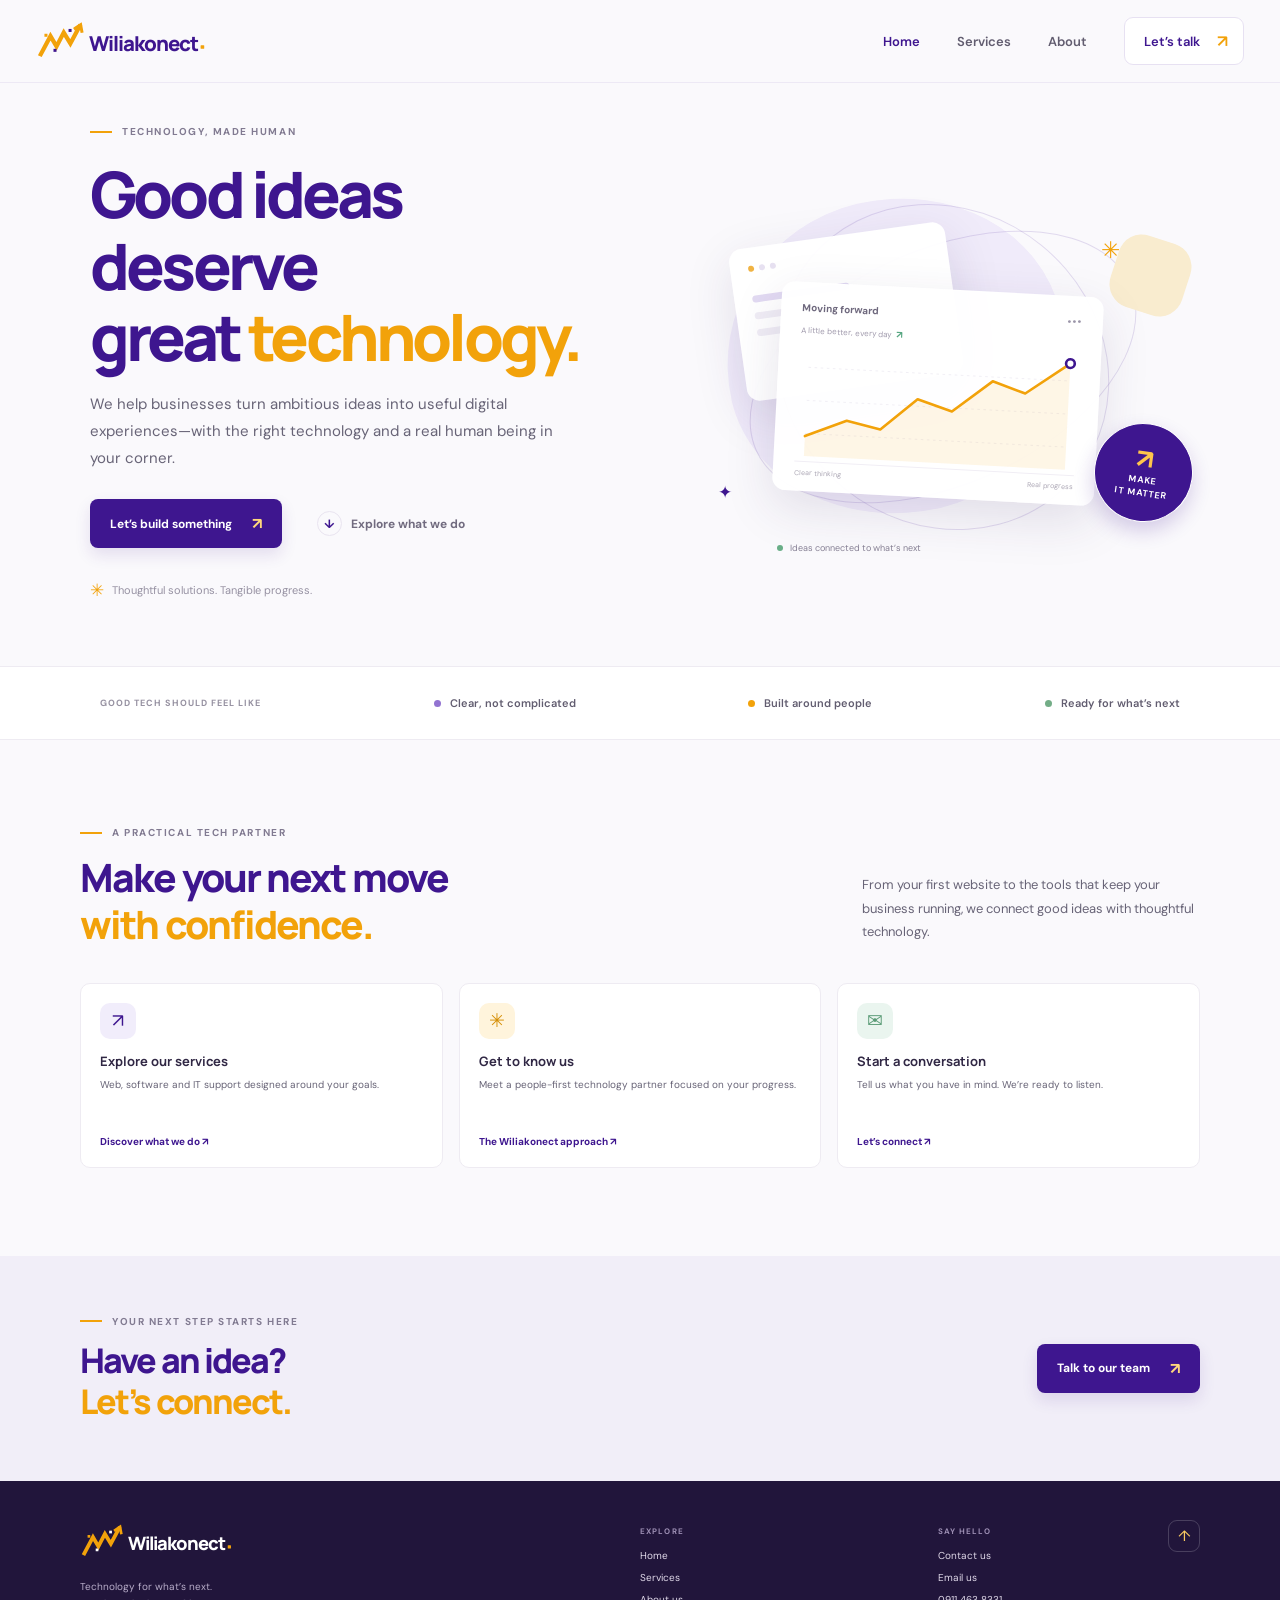
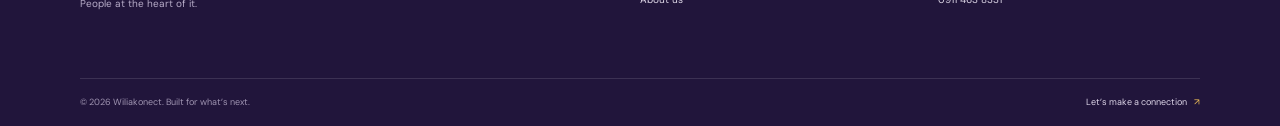
==== index.html @ 418b1340 "Intial commit" ====
<!doctype html>
<html lang="en">
  <head>
    <meta charset="utf-8">
    <meta name="viewport" content="width=device-width, initial-scale=1">
    <meta name="theme-color" content="#faf9fc">
    <meta name="description" content="Wiliakonect helps businesses grow with people-first technology, digital experiences and dependable IT support.">
    <title>Wiliakonect — Technology for what’s next</title>
    <link rel="preconnect" href="https://fonts.googleapis.com">
    <link rel="preconnect" href="https://fonts.gstatic.com" crossorigin>
    <link href="https://fonts.googleapis.com/css2?family=DM+Sans:wght@400;500;600;700&family=Manrope:wght@400;500;600;700;800&display=swap" rel="stylesheet">
    <link rel="stylesheet" href="style.css">
  </head>
  <body>
    <header class="site-header">
      <div class="header-inner">
        <a class="brand" href="index.html" aria-label="Wiliakonect home">
          <svg class="brand-logo" viewBox="0 0 340 66" role="img" aria-labelledby="logo-title">
            <title id="logo-title">Wiliakonect</title>
            <path class="logo-chart" d="M8 55 24 25l10 17 12-23 11 18L72 9" />
            <path class="logo-arrow" d="m65 12 9-6 2 11" />
            <rect class="logo-square" x="14" y="21" width="5" height="5" />
            <rect class="logo-square-purple" x="29" y="46" width="5" height="5" />
            <rect class="logo-square-purple" x="54" y="13" width="5" height="5" />
            <text x="88" y="49">Wiliakonect</text><rect class="logo-period" x="273" y="40" width="6" height="6" rx="1" />
          </svg>
        </a>
        <button class="menu-toggle" id="menu-toggle" type="button" aria-label="Open navigation menu" aria-expanded="false" aria-controls="primary-nav"><span></span><span></span></button>
        <nav class="primary-nav" id="primary-nav" aria-label="Main navigation">
          <a href="index.html" aria-current="page">Home</a>
          <a href="services.html">Services</a>
          <a href="about.html">About</a>
          <a class="nav-contact" href="contact.html">Let’s talk <span aria-hidden="true">↗</span></a>
        </nav>
      </div>
    </header>
    <main>
      <section class="hero section-wrap" id="home">
        <div class="hero-copy">
          <p class="eyebrow"><span class="eyebrow-line"></span> TECHNOLOGY, MADE HUMAN</p>
          <h1>Good ideas deserve<br>great <span>technology.</span></h1>
          <p class="hero-description">We help businesses turn ambitious ideas into useful digital experiences—with the right technology and a real human being in your corner.</p>
          <div class="hero-actions">
            <a class="button button-primary" href="contact.html">Let’s build something <span aria-hidden="true">↗</span></a>
            <a class="button button-quiet" href="services.html"><span class="play-icon" aria-hidden="true">↓</span> Explore what we do</a>
          </div>
          <div class="hero-note"><span class="note-spark" aria-hidden="true">✳</span> Thoughtful solutions. Tangible progress.</div>
        </div>
        <div class="hero-visual" aria-label="Illustration of technology and business growth">
          <div class="visual-orbit orbit-one"></div><div class="visual-orbit orbit-two"></div>
          <div class="visual-spark spark-a">✳</div><div class="visual-spark spark-b">✦</div>
          <div class="visual-card visual-card-back"><div class="mini-card-top"><span></span><span></span><span></span></div><div class="mini-lines"><i></i><i></i><i></i></div></div>
          <div class="visual-card visual-card-front">
            <div class="chart-top"><span>Moving forward</span><span class="chart-menu">···</span></div>
            <div class="chart-number">A little better, every day <b>↗</b></div>
            <svg class="growth-chart" viewBox="0 0 300 132" role="img" aria-label="An upward-trending growth line"><path class="chart-grid" d="M0 30H300M0 68H300M0 106H300" /><path class="chart-area" d="M0 109 47 89 86 97 127 60 167 72 212 35 250 47 300 10V132H0Z" /><path class="chart-line" d="M0 109 47 89 86 97 127 60 167 72 212 35 250 47 300 10" /><circle cx="300" cy="10" r="5" /></svg>
            <div class="chart-foot"><span>Clear thinking</span><span>Real progress</span></div>
          </div>
          <div class="visual-stamp"><span class="stamp-icon">↗</span><span>MAKE<br>IT MATTER</span></div>
          <div class="visual-caption"><span></span> Ideas connected to what’s next</div>
        </div>
      </section>
      <section class="trust-strip" aria-label="Our values">
        <div class="trust-inner"><span>GOOD TECH SHOULD FEEL LIKE</span><div class="trust-item"><i class="trust-dot dot-purple"></i>Clear, not complicated</div><div class="trust-item"><i class="trust-dot dot-gold"></i>Built around people</div><div class="trust-item"><i class="trust-dot dot-green"></i>Ready for what’s next</div></div>
      </section>
      <section class="home-intro section-wrap">
        <div class="section-heading">
          <div><p class="eyebrow"><span class="eyebrow-line"></span> A PRACTICAL TECH PARTNER</p><h2>Make your next move<br><span>with confidence.</span></h2></div>
          <p class="section-intro">From your first website to the tools that keep your business running, we connect good ideas with thoughtful technology.</p>
        </div>
        <div class="home-cards">
          <a class="home-card" href="services.html"><span class="home-card-icon">↗</span><h3>Explore our services</h3><p>Web, software and IT support designed around your goals.</p><span class="card-arrow">Discover what we do ↗</span></a>
          <a class="home-card" href="about.html"><span class="home-card-icon gold-icon">✳</span><h3>Get to know us</h3><p>Meet a people-first technology partner focused on your progress.</p><span class="card-arrow">The Wiliakonect approach ↗</span></a>
          <a class="home-card" href="contact.html"><span class="home-card-icon green-icon">✉</span><h3>Start a conversation</h3><p>Tell us what you have in mind. We’re ready to listen.</p><span class="card-arrow">Let’s connect ↗</span></a>
        </div>
      </section>
      <section class="home-cta"><div class="section-wrap home-cta-inner"><div><p class="eyebrow"><span class="eyebrow-line"></span> YOUR NEXT STEP STARTS HERE</p><h2>Have an idea?<br><span>Let’s connect.</span></h2></div><a class="button button-primary" href="contact.html">Talk to our team <span aria-hidden="true">↗</span></a></div></section>
    </main>
    <footer class="site-footer">
      <div class="footer-main section-wrap">
        <div class="footer-brand">
          <a class="brand" href="index.html" aria-label="Wiliakonect home"><svg class="brand-logo" viewBox="0 0 340 66" role="img" aria-label="Wiliakonect"><path class="logo-chart" d="M8 55 24 25l10 17 12-23 11 18L72 9" /><path class="logo-arrow" d="m65 12 9-6 2 11" /><rect class="logo-square" x="14" y="21" width="5" height="5" /><rect class="logo-square-purple" x="29" y="46" width="5" height="5" /><rect class="logo-square-purple" x="54" y="13" width="5" height="5" /><text x="88" y="49">Wiliakonect</text><rect class="logo-period" x="273" y="40" width="6" height="6" rx="1" /></svg></a>
          <p>Technology for what’s next.<br>People at the heart of it.</p>
        </div>
        <div class="footer-nav"><span>EXPLORE</span><a href="index.html">Home</a><a href="services.html">Services</a><a href="about.html">About us</a></div>
        <div class="footer-nav"><span>SAY HELLO</span><a href="contact.html">Contact us</a><a href="mailto:wiliakonect.store@gmail.com">Email us</a><a href="tel:+2349114638331">0911 463 8331</a></div>
        <a class="back-to-top" href="index.html" aria-label="Back to home">↑</a>
      </div>
      <div class="footer-bottom section-wrap"><span>© <span class="current-year"></span> Wiliakonect. Built for what’s next.</span><a href="contact.html">Let’s make a connection <span>↗</span></a></div>
    </footer>
    <script src="site.js"></script>
  </body>
</html>
---- style.css ----
:root {
  color-scheme: light;
  --purple: #3e168f;
  --purple-strong: #4c20a5;
  --purple-soft: #f1edfb;
  --gold: #f2a20a;
  --ink: #211b31;
  --body: #686477;
  --muted: #9692a3;
  --line: #ebe8f0;
  --paper: #fff;
  --canvas: #faf9fc;
}

* { box-sizing: border-box; }
html { scroll-behavior: smooth; scroll-padding-top: 90px; }
body { margin: 0; background: var(--canvas); color: var(--ink); font-family: "DM Sans", sans-serif; font-size: 15px; -webkit-font-smoothing: antialiased; }
a { color: inherit; text-decoration: none; }
button, input, textarea { font: inherit; }
button:focus-visible, a:focus-visible, input:focus-visible, textarea:focus-visible { outline: 3px solid #c6b8ef; outline-offset: 3px; }
.section-wrap { width: min(1120px, calc(100% - 72px)); margin: 0 auto; }

.site-header { position: sticky; z-index: 10; top: 0; border-bottom: 1px solid rgba(62, 22, 143, .07); background: rgba(250, 249, 252, .93); backdrop-filter: blur(18px); }
.header-inner { width: min(1240px, calc(100% - 72px)); height: 82px; display: flex; align-items: center; justify-content: space-between; margin: 0 auto; }
.brand { display: inline-flex; align-items: center; }
.brand-logo { width: 205px; height: 48px; overflow: visible; }
.brand-logo text { fill: var(--purple); font-family: "Manrope", sans-serif; font-size: 34px; font-weight: 800; letter-spacing: -1.7px; }
.logo-chart, .logo-arrow { fill: none; stroke: var(--gold); stroke-linecap: square; stroke-linejoin: miter; stroke-width: 7; }
.logo-arrow { stroke-width: 5; }
.logo-square, .logo-period { fill: var(--gold); }
.logo-square-purple { fill: var(--purple); }
.primary-nav { display: flex; align-items: center; gap: 37px; color: #625d70; font-size: 13px; font-weight: 600; }
.primary-nav > a:not(.nav-contact):hover { color: var(--purple); }
.primary-nav .nav-contact { display: inline-flex; align-items: center; gap: 17px; padding: 12px 15px 12px 19px; border: 1px solid #e7e1f2; border-radius: 9px; background: white; color: var(--purple); }
.nav-contact span { color: var(--gold); font-size: 17px; }
.menu-toggle { display: none; }

.hero { min-height: 530px; display: grid; grid-template-columns: 1.04fr .96fr; align-items: center; gap: 50px; padding-top: 42px; padding-bottom: 57px; }
.hero-copy { padding: 0 0 8px 10px; }
.eyebrow { display: flex; align-items: center; gap: 10px; margin: 0 0 20px; color: #817a91; font-size: 10px; font-weight: 700; letter-spacing: 1.55px; }
.eyebrow-line { width: 22px; height: 2px; display: inline-block; background: var(--gold); }
h1, h2, h3, p { margin-top: 0; }
h1, h2 { font-family: "Manrope", sans-serif; }
h1 { margin-bottom: 18px; color: var(--purple); font-size: clamp(43px, 5vw, 64px); font-weight: 800; line-height: 1.12; letter-spacing: -3.8px; }
h1 span, h2 span { color: var(--gold); }
.hero-description { max-width: 475px; margin-bottom: 27px; color: var(--body); font-size: 15px; line-height: 1.8; }
.hero-actions { display: flex; align-items: center; gap: 15px; }
.button { min-height: 49px; display: inline-flex; align-items: center; justify-content: center; gap: 20px; padding: 0 19px; border: 1px solid transparent; border-radius: 8px; font-size: 12px; font-weight: 700; transition: transform .18s ease, box-shadow .18s ease, background .18s ease; }
.button:hover { transform: translateY(-2px); }
.button-primary { background: var(--purple); color: white; box-shadow: 0 7px 16px rgba(62, 22, 143, .12); }
.button-primary:hover { background: var(--purple-strong); box-shadow: 0 9px 19px rgba(62, 22, 143, .2); }
.button-primary span { color: #ffd77c; font-size: 16px; }
.button-quiet { gap: 9px; color: #716b7f; }
.button-quiet:hover { color: var(--purple); }
.play-icon { width: 25px; height: 25px; display: grid; place-items: center; border: 1px solid #e9e4f0; border-radius: 50%; color: var(--purple); }
.hero-note { display: flex; align-items: center; gap: 8px; margin-top: 31px; color: #9691a2; font-size: 11px; }
.note-spark { color: var(--gold); font-size: 17px; }

.hero-visual { position: relative; min-height: 380px; display: grid; place-items: center; isolation: isolate; }
.hero-visual::before { position: absolute; z-index: -2; top: 22px; left: 40px; width: 340px; height: 315px; border-radius: 49% 51% 47% 53% / 52% 48% 52% 48%; background: #f0ebfa; content: ""; transform: rotate(-13deg); }
.hero-visual::after { position: absolute; z-index: -1; top: 61px; right: 12px; width: 75px; height: 75px; border-radius: 24px; background: #f9eccf; content: ""; transform: rotate(18deg); }
.visual-orbit { position: absolute; z-index: -1; border: 1px solid rgba(127, 102, 186, .21); border-radius: 50%; transform: rotate(-24deg); }
.orbit-one { width: 410px; height: 236px; }
.orbit-two { width: 344px; height: 314px; transform: rotate(39deg); }
.visual-card { position: absolute; width: 322px; border: 1px solid rgba(255,255,255,.8); border-radius: 13px; background: rgba(255,255,255,.96); box-shadow: 0 16px 50px rgba(57, 37, 95, .13); }
.visual-card-back { top: 58px; left: 51px; width: 218px; height: 153px; padding: 17px; transform: rotate(-8deg); }
.mini-card-top { display: flex; gap: 5px; }
.mini-card-top span { width: 6px; height: 6px; border-radius: 50%; background: #e7e1f1; }
.mini-card-top span:first-child { background: #f0b343; }
.mini-lines { display: grid; gap: 10px; margin-top: 24px; }
.mini-lines i { height: 7px; display: block; border-radius: 5px; background: #f0edf5; }
.mini-lines i:first-child { width: 54%; background: #e2daf2; }
.mini-lines i:nth-child(2) { width: 81%; }
.mini-lines i:nth-child(3) { width: 67%; }
.visual-card-front { top: 112px; left: 91px; z-index: 2; padding: 18px 20px 13px; transform: rotate(3deg); }
.chart-top, .chart-foot { display: flex; align-items: center; justify-content: space-between; }
.chart-top { color: #6e687d; font-size: 10px; font-weight: 700; }
.chart-menu { color: #9b95a9; font-size: 17px; letter-spacing: 1px; line-height: .5; }
.chart-number { margin-top: 9px; color: #a19bad; font-size: 8px; }
.chart-number b { padding-left: 3px; color: #56a681; font-size: 10px; }
.growth-chart { width: 100%; height: 115px; margin-top: 5px; overflow: visible; }
.growth-chart .chart-grid { fill: none; stroke: #f0edf4; stroke-dasharray: 3 4; }
.growth-chart .chart-area { fill: rgba(242, 162, 10, .1); }
.growth-chart .chart-line { fill: none; stroke: var(--gold); stroke-linecap: round; stroke-linejoin: round; stroke-width: 3; }
.growth-chart circle { fill: white; stroke: var(--purple); stroke-width: 3; }
.chart-foot { padding-top: 6px; border-top: 1px solid #f1eef5; color: #aaa5b3; font-size: 7px; }
.visual-stamp { position: absolute; right: 7px; bottom: 35px; z-index: 3; width: 99px; height: 99px; display: flex; flex-direction: column; align-items: center; justify-content: center; gap: 2px; border: 1px solid white; border-radius: 50%; background: var(--purple); color: white; box-shadow: 0 9px 20px rgba(62,22,143,.2); font-size: 9px; font-weight: 700; letter-spacing: 1px; line-height: 1.45; text-align: center; transform: rotate(8deg); }
.stamp-icon { color: #ffc54b; font-size: 27px; line-height: 1; }
.visual-spark { position: absolute; z-index: 3; color: var(--gold); }
.spark-a { top: 58px; right: 80px; font-size: 23px; }
.spark-b { bottom: 54px; left: 32px; color: var(--purple); font-size: 17px; }
.visual-caption { position: absolute; bottom: 3px; left: 91px; display: flex; align-items: center; gap: 7px; color: #878195; font-size: 9px; }
.visual-caption span { width: 6px; height: 6px; border-radius: 50%; background: #69ae87; }

.trust-strip { border-top: 1px solid #eeebf2; border-bottom: 1px solid #eeebf2; background: #fff; }
.trust-inner { width: min(1080px, calc(100% - 72px)); min-height: 72px; display: flex; align-items: center; justify-content: space-between; gap: 24px; margin: 0 auto; }
.trust-inner > span { color: #9691a1; font-size: 9px; font-weight: 700; letter-spacing: 1px; }
.trust-item { display: flex; align-items: center; gap: 9px; color: #625d70; font-size: 11px; font-weight: 600; }
.trust-dot { width: 7px; height: 7px; border-radius: 50%; }
.dot-purple { background: #9273d1; }.dot-gold { background: var(--gold); }.dot-green { background: #73ad87; }

.services { padding-top: 106px; padding-bottom: 112px; }
.section-heading { display: flex; align-items: end; justify-content: space-between; gap: 35px; margin-bottom: 35px; }
.section-heading .eyebrow { margin-bottom: 15px; }
h2 { margin-bottom: 0; color: var(--purple); font-size: 39px; font-weight: 800; line-height: 1.2; letter-spacing: -1.9px; }
.section-intro { max-width: 335px; margin: 0 3px 4px 0; color: var(--body); font-size: 13px; line-height: 1.8; }
.service-grid { display: grid; grid-template-columns: repeat(3, 1fr); gap: 17px; }
.service-card { position: relative; min-height: 250px; padding: 23px 22px 19px; overflow: hidden; border: 1px solid #eeebf2; border-radius: 11px; background: #fff; transition: transform .2s ease, box-shadow .2s ease; }
.service-card:hover { transform: translateY(-4px); box-shadow: 0 13px 32px rgba(47, 34, 73, .08); }
.service-icon { width: 43px; height: 43px; display: grid; place-items: center; border-radius: 12px; }
.service-icon svg { width: 24px; height: 24px; fill: none; stroke: currentColor; stroke-linecap: round; stroke-linejoin: round; stroke-width: 1.6; }
.service-purple .service-icon { background: #f1edfb; color: #7353b6; }
.service-gold .service-icon { background: #fff5df; color: #d58e04; }
.service-green .service-icon { background: #eaf5ef; color: #5a9b76; }
.service-number { position: absolute; top: 29px; right: 23px; color: #b1acbb; font: 600 10px "Manrope", sans-serif; }
.service-card h3 { max-width: 240px; margin: 22px 0 8px; color: #302744; font: 700 16px/1.4 "Manrope", sans-serif; letter-spacing: -.35px; }
.service-card p { min-height: 59px; margin-bottom: 13px; color: #797487; font-size: 11px; line-height: 1.7; }
.service-card > a { color: var(--purple); font-size: 10px; font-weight: 700; }
.service-card > a span { padding-left: 5px; color: var(--gold); font-size: 14px; }

.about-section { overflow: hidden; background: #f1eef8; }
.about-inner { min-height: 435px; display: grid; grid-template-columns: .9fr 1.1fr; align-items: center; gap: 93px; padding-top: 68px; padding-bottom: 70px; }
.about-art { position: relative; width: 340px; height: 300px; justify-self: center; }
.about-ring { position: absolute; top: 50%; left: 50%; border: 1px solid rgba(98, 68, 159, .2); border-radius: 50%; transform: translate(-50%, -50%); }
.ring-one { width: 240px; height: 240px; }
.ring-two { width: 160px; height: 160px; border-style: dashed; }
.about-center { position: absolute; top: 50%; left: 50%; width: 100px; height: 100px; display: grid; place-items: center; border: 1px solid rgba(255,255,255,.8); border-radius: 30px; background: white; box-shadow: 0 10px 25px rgba(52,31,91,.12); transform: translate(-50%, -50%) rotate(-8deg); }
.about-center span { color: var(--purple); font: 800 51px "Manrope", sans-serif; letter-spacing: -5px; }
.about-center i { position: absolute; top: 8px; right: 10px; color: var(--gold); font-size: 17px; font-style: normal; }
.about-node { position: absolute; display: grid; place-items: center; height: 29px; padding: 0 11px; border: 1px solid #eee9f6; border-radius: 16px; background: white; color: #6c5c88; box-shadow: 0 4px 12px rgba(55, 36, 86, .06); font-size: 8px; font-weight: 700; letter-spacing: .8px; }
.node-one { top: 36px; left: 56px; }.node-two { top: 80px; right: 14px; }.node-three { bottom: 35px; left: 101px; }
.about-copy .eyebrow { margin-bottom: 16px; }
.about-copy h2 { margin-bottom: 16px; font-size: 36px; }
.about-copy > p:not(.eyebrow) { max-width: 465px; margin-bottom: 11px; color: #716b7d; font-size: 12px; line-height: 1.8; }
.inline-link { display: inline-flex; align-items: center; gap: 12px; margin-top: 9px; color: var(--purple); font-size: 11px; font-weight: 700; }
.inline-link span { color: var(--gold); font-size: 16px; }

.approach { padding-top: 99px; padding-bottom: 104px; }
.approach-heading { margin-bottom: 43px; }
.steps { display: grid; grid-template-columns: 1fr 48px 1fr 48px 1fr; align-items: center; gap: 15px; }
.step { min-height: 174px; padding: 17px 19px; border: 1px solid #eeebf2; border-radius: 10px; background: white; }
.step-index { color: #aaa4b4; font: 600 10px "Manrope", sans-serif; }
.step-icon { width: 32px; height: 32px; display: grid; place-items: center; margin: 10px 0 11px; border-radius: 9px; background: #f2eefb; color: var(--purple); font-size: 18px; }
.step:nth-of-type(3) .step-icon { background: #fff3dc; color: #db980d; }
.step:nth-of-type(5) .step-icon { background: #eaf5ef; color: #65a47e; }
.step h3 { margin-bottom: 7px; color: #302744; font: 700 12px/1.5 "Manrope", sans-serif; }
.step p { margin: 0; color: #807b8e; font-size: 10px; line-height: 1.7; }
.step-connector { color: #baa9dc; font-size: 19px; letter-spacing: 1px; text-align: center; }

.contact-section { background: var(--purple); }
.contact-inner { min-height: 480px; display: grid; grid-template-columns: 1fr .84fr; align-items: center; gap: 90px; padding-top: 68px; padding-bottom: 68px; }
.contact-copy .eyebrow { color: #cdc2e5; }
.contact-copy .eyebrow-line { background: #ffc34b; }
.contact-copy h2 { margin-bottom: 13px; color: white; font-size: 43px; }
.contact-copy h2 span { color: #ffc34b; }
.contact-copy > p:not(.eyebrow) { max-width: 370px; margin-bottom: 26px; color: #ded5ed; font-size: 12px; line-height: 1.75; }
.contact-links { display: grid; gap: 9px; }
.contact-links > a { width: fit-content; min-width: 280px; display: grid; grid-template-columns: 34px 1fr 16px; align-items: center; gap: 11px; padding: 5px 9px 5px 0; border-radius: 8px; color: white; font-size: 11px; transition: background .15s ease; }
.contact-links > a:hover { background: rgba(255,255,255,.09); }
.contact-icon { width: 31px; height: 31px; display: grid; place-items: center; border: 1px solid rgba(255,255,255,.16); border-radius: 9px; color: #ffd36c; font-size: 16px; }
.contact-links > a > span:nth-child(2) { display: flex; flex-direction: column; gap: 3px; }
.contact-links small { color: #beb0dc; font-size: 8px; font-weight: 700; letter-spacing: .9px; }
.contact-links b { color: #f6c45b; font-size: 13px; }
.contact-form { padding: 26px 25px 20px; border: 1px solid rgba(255,255,255,.7); border-radius: 12px; background: white; box-shadow: 0 15px 45px rgba(30, 12, 73, .19); }
.form-title { margin-bottom: 18px; color: var(--purple); font: 700 17px "Manrope", sans-serif; letter-spacing: -.4px; }
.form-title span { color: var(--gold); }
.contact-form label { display: block; margin: 12px 0 6px; color: #625b70; font-size: 10px; font-weight: 700; }
.contact-form input, .contact-form textarea { width: 100%; padding: 10px 11px; border: 1px solid #e9e6ee; border-radius: 7px; background: #fcfbfd; color: var(--ink); font-size: 11px; }
.contact-form input::placeholder, .contact-form textarea::placeholder { color: #aaa5b2; }
.contact-form textarea { min-height: 76px; resize: vertical; }
.form-submit { width: 100%; min-height: 43px; margin-top: 14px; cursor: pointer; }
.form-note { margin: 10px 0 0; color: #9a95a2; font-size: 9px; line-height: 1.5; text-align: center; }

.site-footer { background: #21153b; color: white; }
.footer-main { position: relative; min-height: 197px; display: grid; grid-template-columns: 1.6fr .8fr .8fr; gap: 35px; padding-top: 39px; padding-bottom: 28px; }
.footer-brand .brand-logo { width: 184px; height: 43px; }
.footer-brand .brand-logo text { fill: white; }
.footer-brand .logo-square-purple { fill: #fff; }
.footer-brand p { margin: 10px 0 0; color: #b8adc9; font-size: 10px; line-height: 1.7; }
.footer-nav { display: flex; flex-direction: column; align-items: flex-start; gap: 9px; }
.footer-nav > span { margin: 6px 0 4px; color: #9d8fb4; font-size: 8px; font-weight: 700; letter-spacing: 1.1px; }
.footer-nav a { color: #e0d9e9; font-size: 10px; }
.footer-nav a:hover, .footer-bottom a:hover { color: #ffd16a; }
.back-to-top { position: absolute; top: 39px; right: 0; width: 32px; height: 32px; display: grid; place-items: center; border: 1px solid rgba(255,255,255,.18); border-radius: 9px; color: #f9ca62; }
.footer-bottom { min-height: 48px; display: flex; align-items: center; justify-content: space-between; border-top: 1px solid rgba(255,255,255,.12); color: #9f94b1; font-size: 9px; }
.footer-bottom a { color: #ddd5e8; }
.footer-bottom a span { padding-left: 5px; color: #f4c357; }

@media (max-width: 900px) {
  .section-wrap, .header-inner, .trust-inner { width: min(100% - 48px, 760px); }
  .primary-nav { gap: 21px; }
  .hero { min-height: 470px; grid-template-columns: 1fr .9fr; gap: 15px; }
  h1 { font-size: 48px; }
  .hero-visual { transform: scale(.85); transform-origin: center; margin: 0 -25px; }
  .about-inner { gap: 35px; }
  .about-art { transform: scale(.88); }
  .contact-inner { gap: 38px; }
  .steps { grid-template-columns: 1fr 28px 1fr 28px 1fr; gap: 8px; }
  .step { padding: 15px 13px; }
  .step-connector { font-size: 14px; }
}

@media (max-width: 640px) {
  html { scroll-padding-top: 68px; }
  .section-wrap, .header-inner, .trust-inner { width: calc(100% - 38px); }
  .header-inner { height: 67px; }
  .brand-logo { width: 178px; height: 43px; }
  .menu-toggle { width: 40px; height: 40px; display: flex; flex-direction: column; align-items: center; justify-content: center; gap: 6px; border: 1px solid #e9e4ef; border-radius: 9px; background: white; cursor: pointer; }
  .menu-toggle span { width: 17px; height: 2px; display: block; border-radius: 2px; background: var(--purple); transition: transform .15s ease; }
  .menu-toggle[aria-expanded="true"] span:first-child { transform: translateY(4px) rotate(45deg); }
  .menu-toggle[aria-expanded="true"] span:last-child { transform: translateY(-4px) rotate(-45deg); }
  .primary-nav { position: absolute; top: 66px; right: 0; left: 0; display: none; align-items: stretch; gap: 0; padding: 8px 19px 15px; border-bottom: 1px solid var(--line); background: var(--canvas); box-shadow: 0 12px 18px rgba(47, 34, 73, .08); }
  .primary-nav.is-open { display: flex; flex-direction: column; }
  .primary-nav > a:not(.nav-contact) { padding: 13px 3px; border-bottom: 1px solid #eeebf2; }
  .primary-nav .nav-contact { justify-content: space-between; margin-top: 10px; }
  .hero { min-height: auto; grid-template-columns: 1fr; gap: 2px; padding-top: 52px; padding-bottom: 25px; }
  .hero-copy { padding: 0; }
  .eyebrow { margin-bottom: 16px; font-size: 9px; }
  h1 { font-size: clamp(42px, 11vw, 57px); letter-spacing: -2.8px; }
  .hero-description { max-width: 455px; margin-bottom: 20px; font-size: 13px; }
  .hero-actions { flex-wrap: wrap; gap: 5px; }
  .button { min-height: 46px; gap: 12px; padding: 0 13px; font-size: 11px; }
  .hero-note { margin-top: 17px; }
  .hero-visual { width: min(100%, 380px); min-height: 330px; justify-self: center; margin: 0; transform: scale(.78); }
  .trust-inner { min-height: auto; flex-wrap: wrap; justify-content: flex-start; gap: 13px 21px; padding-top: 17px; padding-bottom: 17px; }
  .trust-inner > span { width: 100%; }
  .trust-item { font-size: 9px; }
  .trust-dot { width: 6px; height: 6px; }
  .services { padding-top: 70px; padding-bottom: 72px; }
  .section-heading { display: block; margin-bottom: 24px; }
  h2 { font-size: 34px; letter-spacing: -1.5px; }
  .section-intro { max-width: 410px; margin: 13px 0 0; font-size: 12px; }
  .service-grid { grid-template-columns: 1fr; gap: 11px; }
  .service-card { min-height: 0; padding: 18px; }
  .service-card h3 { max-width: 280px; margin-top: 15px; }
  .service-card p { min-height: 0; }
  .about-inner { min-height: 0; grid-template-columns: 1fr; gap: 1px; padding-top: 42px; padding-bottom: 49px; }
  .about-art { width: 300px; height: 250px; transform: scale(.82); transform-origin: center; margin-bottom: -14px; }
  .about-copy h2 { font-size: 33px; }
  .about-copy > p:not(.eyebrow) { font-size: 11px; }
  .approach { padding-top: 69px; padding-bottom: 75px; }
  .approach-heading { margin-bottom: 25px; }
  .steps { grid-template-columns: 1fr; gap: 9px; }
  .step { min-height: 0; padding: 15px 16px; }
  .step-icon { float: right; margin: -3px 0 0; }
  .step h3 { margin: 8px 0 5px; }
  .step-connector { height: 9px; overflow: hidden; transform: rotate(90deg); }
  .contact-inner { min-height: 0; grid-template-columns: 1fr; gap: 25px; padding-top: 54px; padding-bottom: 48px; }
  .contact-copy h2 { font-size: 38px; }
  .contact-form { padding: 22px 18px 17px; }
  .footer-main { min-height: 0; grid-template-columns: 1fr 1fr; gap: 24px 17px; padding-top: 31px; padding-bottom: 27px; }
  .footer-brand { grid-column: 1 / -1; }
  .back-to-top { top: 32px; }
  .footer-bottom { min-height: 58px; align-items: flex-start; justify-content: center; flex-direction: column; gap: 5px; font-size: 8px; }
}

@media (max-width: 380px) {
  .section-wrap, .header-inner, .trust-inner { width: calc(100% - 30px); }
  .hero-visual { margin-left: 0; transform: scale(.58); }
  .hero-actions { align-items: flex-start; flex-direction: column; }
  .button-quiet { padding-left: 4px; }
  .trust-item { font-size: 8px; }
}

@media (prefers-reduced-motion: reduce) {
  *, *::before, *::after { scroll-behavior: auto !important; transition-duration: .01ms !important; animation-duration: .01ms !important; animation-iteration-count: 1 !important; }
}

.primary-nav a[aria-current="page"]:not(.nav-contact) { color: var(--purple); }
.primary-nav .nav-contact[aria-current="page"] { border-color: #d9cdef; background: var(--purple-soft); }
.home-intro { padding-top: 86px; padding-bottom: 88px; }
.home-cards { display: grid; grid-template-columns: repeat(3, 1fr); gap: 16px; }
.home-card { display: flex; min-height: 185px; flex-direction: column; align-items: flex-start; padding: 19px; border: 1px solid #eeebf2; border-radius: 10px; background: white; transition: transform .18s ease, box-shadow .18s ease; }
.home-card:hover { transform: translateY(-4px); box-shadow: 0 12px 30px rgba(47, 34, 73, .08); }
.home-card-icon { width: 36px; height: 36px; display: grid; place-items: center; margin-bottom: 13px; border-radius: 10px; background: #f1edfb; color: var(--purple); font-size: 19px; }
.gold-icon { background: #fff4dc; color: #d58e04; }.green-icon { background: #eaf5ef; color: #5a9b76; }
.home-card h3 { margin-bottom: 6px; color: #302744; font: 700 13px "Manrope", sans-serif; }
.home-card p { margin-bottom: 13px; color: var(--body); font-size: 10px; line-height: 1.7; }
.card-arrow { margin-top: auto; color: var(--purple); font-size: 10px; font-weight: 700; }
.home-cta, .service-cta { background: #f1eef8; }
.home-cta-inner, .service-cta-inner { min-height: 225px; display: flex; align-items: center; justify-content: space-between; gap: 25px; padding-top: 37px; padding-bottom: 37px; }
.home-cta h2, .service-cta h2 { font-size: 34px; }
.home-cta .eyebrow, .service-cta .eyebrow { margin-bottom: 12px; }

.inner-hero { min-height: 355px; display: grid; grid-template-columns: 1fr .8fr; align-items: center; gap: 50px; padding-top: 42px; padding-bottom: 40px; }
.inner-hero-copy { padding-left: 10px; }
.inner-hero h1, .contact-page-hero h1 { margin-bottom: 15px; font-size: clamp(43px, 5vw, 59px); }
.inner-hero .hero-description { max-width: 485px; margin-bottom: 20px; font-size: 13px; }
.inner-hero-art { position: relative; width: 330px; height: 255px; justify-self: center; display: grid; place-items: center; overflow: hidden; border-radius: 50%; background: #f1edf9; }
.services-art::before, .services-art::after { position: absolute; width: 115px; height: 115px; border: 1px solid rgba(127, 102, 186, .18); border-radius: 50%; content: ""; }
.services-art::after { width: 190px; height: 190px; }
.art-orbit { position: absolute; width: 260px; height: 145px; border: 1px dashed rgba(127, 102, 186, .3); border-radius: 50%; transform: rotate(-25deg); }
.art-shape { position: absolute; z-index: 1; width: 65px; height: 65px; display: grid; place-items: center; border: 1px solid white; border-radius: 19px; background: white; box-shadow: 0 9px 24px rgba(57, 37, 95, .11); color: var(--purple); font-size: 27px; }
.shape-a { top: 57px; left: 74px; transform: rotate(-12deg); }.shape-b { top: 104px; right: 60px; background: var(--purple); color: white; transform: rotate(9deg); }.shape-c { bottom: 43px; left: 122px; background: #fff5df; color: var(--gold); transform: rotate(9deg); }
.art-caption { position: absolute; right: 20px; bottom: 24px; color: #978eaa; font-size: 8px; font-weight: 700; letter-spacing: 1px; line-height: 1.6; }
.detail-services { padding-top: 17px; padding-bottom: 73px; }
.detail-service { display: grid; grid-template-columns: 205px 50px 1fr; align-items: start; gap: 20px; padding: 28px 0 34px; border-top: 1px solid var(--line); }
.detail-index { padding-top: 12px; color: #9691a1; font-size: 9px; font-weight: 700; letter-spacing: 1px; }
.detail-icon { width: 43px; height: 43px; display: grid; place-items: center; border-radius: 12px; font-size: 21px; font-weight: 700; }
.detail-purple { background: #f1edfb; color: #7353b6; }.detail-gold { background: #fff5df; color: #d58e04; }.detail-green { background: #eaf5ef; color: #5a9b76; }
.detail-copy h2 { margin: 4px 0 9px; color: #302744; font-size: 23px; letter-spacing: -.7px; }
.detail-copy > p { max-width: 680px; margin-bottom: 13px; color: var(--body); font-size: 12px; line-height: 1.8; }
.detail-copy ul { display: grid; grid-template-columns: 1fr 1fr; gap: 8px 20px; margin: 0 0 17px; padding: 0; list-style: none; color: #706b7d; font-size: 11px; }
.detail-copy li::before { padding-right: 8px; color: #6aab83; content: "✓"; font-weight: 700; }
.detail-copy .inline-link { margin-top: 0; }

.about-page-art { width: 310px; height: 280px; overflow: visible; background: transparent; }
.about-page-art .ring-one { width: 225px; height: 225px; }.about-page-art .ring-two { width: 155px; height: 155px; }
.about-page-art .about-center { width: 92px; height: 92px; }
.about-page-art .about-center b { color: var(--purple); font: 800 47px "Manrope", sans-serif; }
.about-page-art .about-center i { color: var(--gold); font-size: 17px; font-style: normal; }
.about-page-art .node-one { top: 35px; left: 34px; }.about-page-art .node-two { top: 76px; right: 5px; }.about-page-art .node-three { bottom: 34px; left: 85px; }
.story-section { background: #f1eef8; }
.story-inner { min-height: 338px; display: grid; grid-template-columns: .8fr 1.2fr; gap: 80px; align-items: start; padding-top: 69px; padding-bottom: 70px; }
.story-aside h2 { font-size: 34px; }
.story-copy { max-width: 580px; padding-top: 7px; }
.story-copy p { color: #716b7d; font-size: 12px; line-height: 1.85; }
.story-copy .story-lead { margin-bottom: 15px; color: #39304a; font: 600 18px/1.65 "Manrope", sans-serif; letter-spacing: -.35px; }
.story-copy .inline-link { margin-top: 5px; }
.values-section { padding-top: 83px; padding-bottom: 92px; }
.value-grid { display: grid; grid-template-columns: repeat(3, 1fr); gap: 16px; }
.value-card { position: relative; min-height: 185px; padding: 20px; border: 1px solid var(--line); border-radius: 10px; background: white; }
.value-number { position: absolute; top: 23px; right: 20px; color: #aaa4b4; font: 600 10px "Manrope", sans-serif; }
.value-symbol { width: 37px; height: 37px; display: grid; place-items: center; margin-bottom: 14px; border-radius: 10px; background: #f1edfb; color: var(--purple); font-size: 21px; }
.value-gold { background: #fff5df; color: #d58e04; }.value-green { background: #eaf5ef; color: #5a9b76; }
.value-card h3 { margin-bottom: 7px; color: #302744; font: 700 13px "Manrope", sans-serif; }
.value-card p { margin: 0; color: var(--body); font-size: 10px; line-height: 1.75; }

.contact-page-hero { min-height: 285px; display: flex; align-items: center; justify-content: space-between; gap: 40px; padding-top: 30px; padding-bottom: 32px; }
.contact-page-hero h1 { font-size: 51px; }
.contact-page-hero .hero-description { margin: 0; font-size: 13px; }
.contact-orbit { position: relative; width: 162px; height: 162px; display: grid; place-items: center; border: 1px solid #e3daf1; border-radius: 50%; background: #f1edf9; }
.contact-orbit::before { position: absolute; width: 122px; height: 122px; border: 1px dashed #cfc2e6; border-radius: 50%; content: ""; }
.contact-orbit > span { z-index: 1; width: 63px; height: 63px; display: grid; place-items: center; border-radius: 20px; background: white; box-shadow: 0 7px 20px rgba(57,37,95,.1); color: var(--purple); font-size: 27px; transform: rotate(-8deg); }
.contact-orbit i { position: absolute; top: 19px; right: 24px; color: var(--gold); font-size: 20px; font-style: normal; }
.contact-page-main { background: var(--purple); }
.contact-page-grid { min-height: 560px; display: grid; grid-template-columns: .95fr .9fr; align-items: center; gap: 80px; padding-top: 57px; padding-bottom: 57px; }
.contact-details h2 { margin-bottom: 13px; color: white; font-size: 40px; }
.contact-details h2 span { color: #ffc34b; }
.contact-details > p { max-width: 390px; margin-bottom: 24px; color: #ded5ed; font-size: 12px; line-height: 1.8; }
.contact-detail-link { width: fit-content; min-width: 285px; display: grid; grid-template-columns: 34px 1fr 16px; align-items: center; gap: 11px; padding: 6px 8px 6px 0; border-radius: 8px; color: white; font-size: 11px; transition: background .15s ease; }
.contact-detail-link:hover { background: rgba(255,255,255,.09); }
.contact-detail-link > span:nth-child(2) { display: flex; flex-direction: column; gap: 3px; }
.contact-detail-link small { color: #beb0dc; font-size: 8px; font-weight: 700; letter-spacing: .9px; }
.contact-detail-link b { color: #f6c45b; font-size: 13px; }
.response-note { display: flex; align-items: start; gap: 11px; margin-top: 24px; padding-top: 17px; border-top: 1px solid rgba(255,255,255,.16); }
.response-note > span { color: #ffc34b; font-size: 18px; }
.response-note p { margin: 0; color: #cfc3e0; font-size: 10px; line-height: 1.75; }
.response-note strong { color: white; }
.contact-page-form { width: 100%; }
.contact-form select { width: 100%; padding: 10px 11px; border: 1px solid #e9e6ee; border-radius: 7px; background: #fcfbfd; color: #777184; font-size: 11px; }
.form-note a { color: var(--purple); font-weight: 700; text-decoration: underline; text-underline-offset: 2px; }

@media (max-width: 900px) {
  .detail-service { grid-template-columns: 165px 43px 1fr; gap: 15px; }
  .story-inner { gap: 35px; }
  .contact-page-grid { gap: 38px; }
}
@media (max-width: 640px) {
  .home-intro, .values-section { padding-top: 63px; padding-bottom: 67px; }
  .home-cards, .value-grid { grid-template-columns: 1fr; gap: 10px; }
  .home-card { min-height: 0; }
  .home-cta-inner, .service-cta-inner { min-height: 0; align-items: flex-start; flex-direction: column; padding-top: 34px; padding-bottom: 35px; }
  .home-cta h2, .service-cta h2 { font-size: 30px; }
  .inner-hero { min-height: 0; grid-template-columns: 1fr; gap: 5px; padding-top: 44px; padding-bottom: 24px; }
  .inner-hero-copy { padding-left: 0; }
  .inner-hero h1 { font-size: 42px; letter-spacing: -2.7px; }
  .inner-hero-art { width: min(100%, 330px); height: 230px; justify-self: center; }
  .detail-services { padding-top: 4px; padding-bottom: 48px; }
  .detail-service { grid-template-columns: 44px 1fr; gap: 11px 13px; padding: 22px 0 25px; }
  .detail-index { grid-column: 1 / -1; padding-top: 0; }
  .detail-icon { grid-column: 1; grid-row: 2; }
  .detail-copy { grid-column: 1 / -1; grid-row: 3; }
  .detail-copy h2 { font-size: 21px; }
  .detail-copy ul { grid-template-columns: 1fr; gap: 7px; }
  .story-inner { min-height: 0; grid-template-columns: 1fr; gap: 20px; padding-top: 44px; padding-bottom: 46px; }
  .story-aside h2 { font-size: 31px; }
  .story-copy { padding: 0; }
  .story-copy .story-lead { font-size: 16px; }
  .contact-page-hero { min-height: 0; padding-top: 43px; padding-bottom: 37px; }
  .contact-page-hero h1 { font-size: 39px; letter-spacing: -2.4px; }
  .contact-orbit { width: 105px; height: 105px; flex: 0 0 auto; }
  .contact-orbit::before { width: 80px; height: 80px; }
  .contact-orbit > span { width: 48px; height: 48px; font-size: 21px; }
  .contact-orbit i { top: 7px; right: 9px; font-size: 15px; }
  .contact-page-grid { min-height: 0; grid-template-columns: 1fr; gap: 27px; padding-top: 42px; padding-bottom: 44px; }
  .contact-details h2 { font-size: 35px; }
}
@media (max-width: 380px) {
  .contact-page-hero { gap: 6px; }
  .contact-page-hero h1 { font-size: 34px; }
  .contact-orbit { width: 83px; height: 83px; }
  .contact-orbit::before { width: 65px; height: 65px; }
  .contact-orbit > span { width: 39px; height: 39px; font-size: 18px; }
  .contact-orbit i { top: 3px; right: 5px; font-size: 12px; }
}
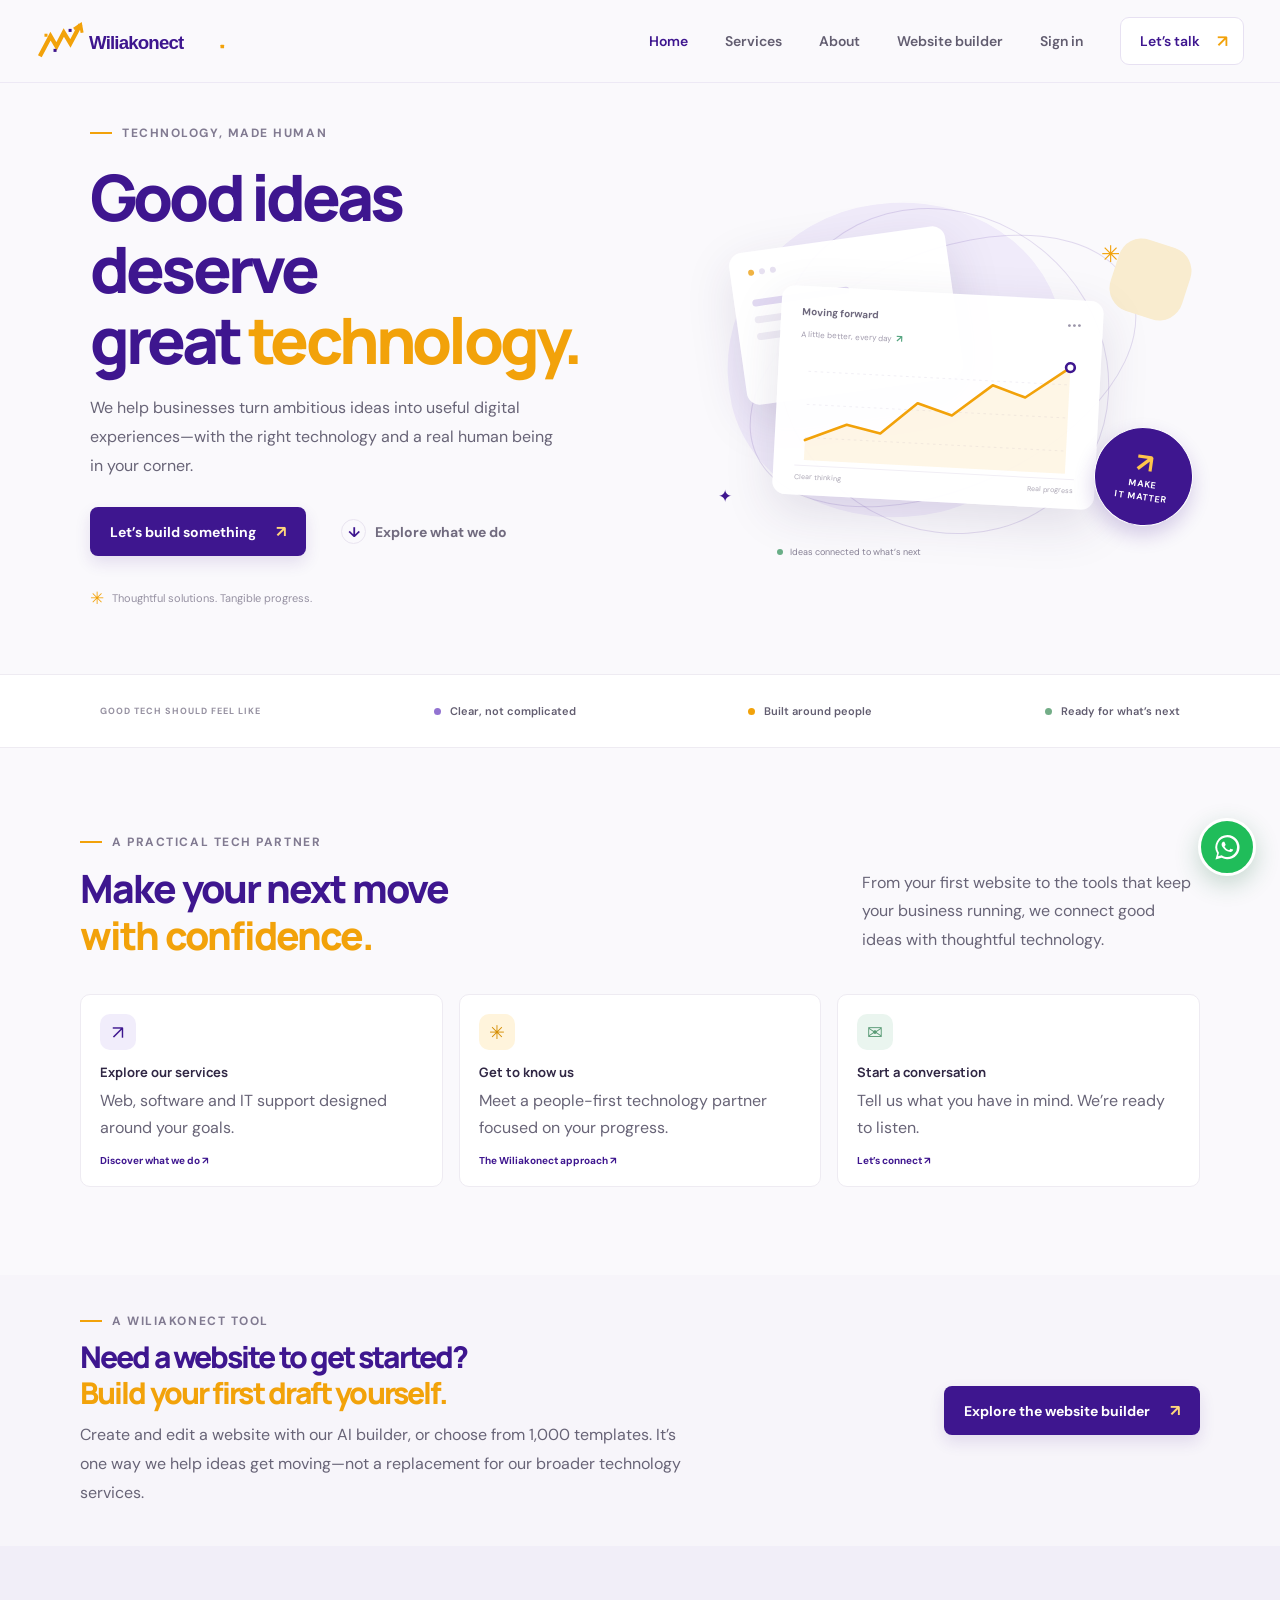
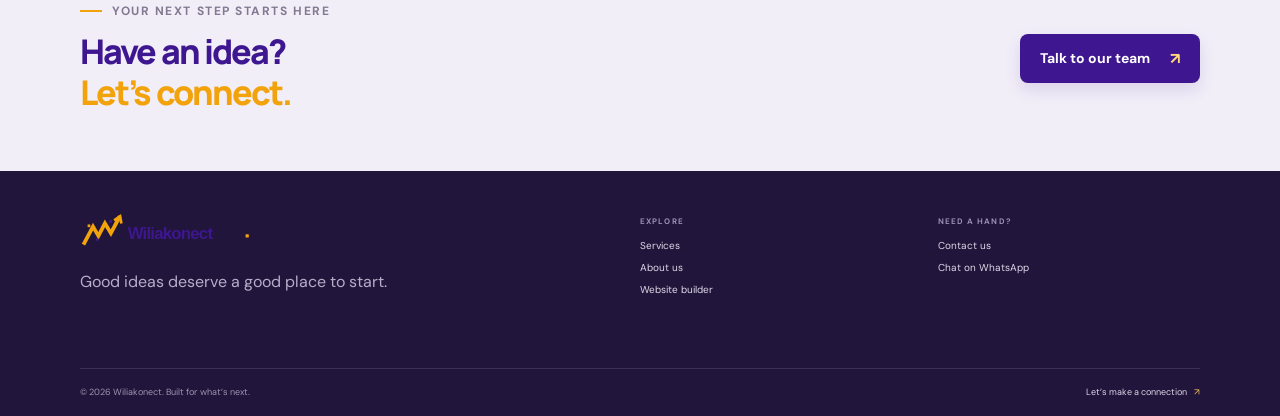
==== commit 0df2f9be: "Intial commit" ====
--- a/index.html
+++ b/index.html
@@ -1,45 +1,64 @@
 <!doctype html>
 <html lang="en">
   <head>
-    <meta charset="utf-8">
-    <meta name="viewport" content="width=device-width, initial-scale=1">
-    <meta name="theme-color" content="#faf9fc">
-    <meta name="description" content="Wiliakonect helps businesses grow with people-first technology, digital experiences and dependable IT support.">
+    <meta charset="utf-8" />
+    <meta name="viewport" content="width=device-width, initial-scale=1" />
+    <meta name="theme-color" content="#faf9fc" />
+    <meta
+      name="description"
+      content="Wiliakonect helps businesses grow with people-first technology, digital experiences and dependable IT support."
+    />
     <title>Wiliakonect — Technology for what’s next</title>
-    <link rel="preconnect" href="https://fonts.googleapis.com">
-    <link rel="preconnect" href="https://fonts.gstatic.com" crossorigin>
-    <link href="https://fonts.googleapis.com/css2?family=DM+Sans:wght@400;500;600;700&family=Manrope:wght@400;500;600;700;800&display=swap" rel="stylesheet">
-    <link rel="stylesheet" href="style.css">
+    <link rel="preconnect" href="https://fonts.googleapis.com" />
+    <link rel="preconnect" href="https://fonts.gstatic.com" crossorigin />
+    <link
+      href="https://fonts.googleapis.com/css2?family=DM+Sans:wght@400;500;600;700&family=Manrope:wght@400;500;600;700;800&display=swap"
+      rel="stylesheet"
+    />
+    <link rel="stylesheet" href="style.css" />
+    <link rel="icon" href="favicon.svg" type="image/svg+xml" />
+    <script type="importmap">
+      {"imports":{"react":"https://esm.sh/react@18.3.1","react-dom/client":"https://esm.sh/react-dom@18.3.1/client?external=react","htm":"https://esm.sh/htm@3.1.1?external=react"}}
+    </script>
   </head>
   <body>
+    <!-- EDIT: Main product navigation. -->
     <header class="site-header">
       <div class="header-inner">
         <a class="brand" href="index.html" aria-label="Wiliakonect home">
-          <svg class="brand-logo" viewBox="0 0 340 66" role="img" aria-labelledby="logo-title">
-            <title id="logo-title">Wiliakonect</title>
-            <path class="logo-chart" d="M8 55 24 25l10 17 12-23 11 18L72 9" />
-            <path class="logo-arrow" d="m65 12 9-6 2 11" />
-            <rect class="logo-square" x="14" y="21" width="5" height="5" />
-            <rect class="logo-square-purple" x="29" y="46" width="5" height="5" />
-            <rect class="logo-square-purple" x="54" y="13" width="5" height="5" />
-            <text x="88" y="49">Wiliakonect</text><rect class="logo-period" x="273" y="40" width="6" height="6" rx="1" />
-          </svg>
+          <img class="brand-logo" src="brand.svg" alt="Wiliakonect" />
         </a>
-        <button class="menu-toggle" id="menu-toggle" type="button" aria-label="Open navigation menu" aria-expanded="false" aria-controls="primary-nav"><span></span><span></span></button>
+        <button
+          class="menu-toggle"
+          id="menu-toggle"
+          type="button"
+          aria-label="Open navigation menu"
+          aria-expanded="false"
+          aria-controls="primary-nav"
+        >
+          <span></span><span></span>
+        </button>
         <nav class="primary-nav" id="primary-nav" aria-label="Main navigation">
           <a href="index.html" aria-current="page">Home</a>
           <a href="services.html">Services</a>
           <a href="about.html">About</a>
+          <a href="builder.html">Website builder</a>
+          <a href="auth.html">Sign in</a>
           <a class="nav-contact" href="contact.html">Let’s talk <span aria-hidden="true">↗</span></a>
         </nav>
       </div>
     </header>
     <main>
+      <!-- EDIT: Main product message and primary call to action. -->
       <section class="hero section-wrap" id="home">
         <div class="hero-copy">
           <p class="eyebrow"><span class="eyebrow-line"></span> TECHNOLOGY, MADE HUMAN</p>
-          <h1>Good ideas deserve<br>great <span>technology.</span></h1>
-          <p class="hero-description">We help businesses turn ambitious ideas into useful digital experiences—with the right technology and a real human being in your corner.</p>
+          <h1>Good ideas deserve<br />great <span>technology.</span></h1>
+          <p class="hero-description">
+            We help businesses turn ambitious ideas into useful digital
+            experiences—with the right technology and a real human being in your
+            corner.
+          </p>
           <div class="hero-actions">
             <a class="button button-primary" href="contact.html">Let’s build something <span aria-hidden="true">↗</span></a>
             <a class="button button-quiet" href="services.html"><span class="play-icon" aria-hidden="true">↓</span> Explore what we do</a>
@@ -53,19 +72,29 @@
           <div class="visual-card visual-card-front">
             <div class="chart-top"><span>Moving forward</span><span class="chart-menu">···</span></div>
             <div class="chart-number">A little better, every day <b>↗</b></div>
-            <svg class="growth-chart" viewBox="0 0 300 132" role="img" aria-label="An upward-trending growth line"><path class="chart-grid" d="M0 30H300M0 68H300M0 106H300" /><path class="chart-area" d="M0 109 47 89 86 97 127 60 167 72 212 35 250 47 300 10V132H0Z" /><path class="chart-line" d="M0 109 47 89 86 97 127 60 167 72 212 35 250 47 300 10" /><circle cx="300" cy="10" r="5" /></svg>
+            <svg class="growth-chart" viewBox="0 0 300 132" role="img" aria-label="An upward-trending growth line">
+              <path class="chart-grid" d="M0 30H300M0 68H300M0 106H300" />
+              <path class="chart-area" d="M0 109 47 89 86 97 127 60 167 72 212 35 250 47 300 10V132H0Z" />
+              <path class="chart-line" d="M0 109 47 89 86 97 127 60 167 72 212 35 250 47 300 10" />
+              <circle cx="300" cy="10" r="5" />
+            </svg>
             <div class="chart-foot"><span>Clear thinking</span><span>Real progress</span></div>
           </div>
-          <div class="visual-stamp"><span class="stamp-icon">↗</span><span>MAKE<br>IT MATTER</span></div>
+          <div class="visual-stamp"><span class="stamp-icon">↗</span><span>MAKE<br />IT MATTER</span></div>
           <div class="visual-caption"><span></span> Ideas connected to what’s next</div>
         </div>
       </section>
       <section class="trust-strip" aria-label="Our values">
-        <div class="trust-inner"><span>GOOD TECH SHOULD FEEL LIKE</span><div class="trust-item"><i class="trust-dot dot-purple"></i>Clear, not complicated</div><div class="trust-item"><i class="trust-dot dot-gold"></i>Built around people</div><div class="trust-item"><i class="trust-dot dot-green"></i>Ready for what’s next</div></div>
+        <div class="trust-inner">
+          <span>GOOD TECH SHOULD FEEL LIKE</span>
+          <div class="trust-item"><i class="trust-dot dot-purple"></i>Clear, not complicated</div>
+          <div class="trust-item"><i class="trust-dot dot-gold"></i>Built around people</div>
+          <div class="trust-item"><i class="trust-dot dot-green"></i>Ready for what’s next</div>
+        </div>
       </section>
       <section class="home-intro section-wrap">
         <div class="section-heading">
-          <div><p class="eyebrow"><span class="eyebrow-line"></span> A PRACTICAL TECH PARTNER</p><h2>Make your next move<br><span>with confidence.</span></h2></div>
+          <div><p class="eyebrow"><span class="eyebrow-line"></span> A PRACTICAL TECH PARTNER</p><h2>Make your next move<br /><span>with confidence.</span></h2></div>
           <p class="section-intro">From your first website to the tools that keep your business running, we connect good ideas with thoughtful technology.</p>
         </div>
         <div class="home-cards">
@@ -74,20 +103,37 @@
           <a class="home-card" href="contact.html"><span class="home-card-icon green-icon">✉</span><h3>Start a conversation</h3><p>Tell us what you have in mind. We’re ready to listen.</p><span class="card-arrow">Let’s connect ↗</span></a>
         </div>
       </section>
-      <section class="home-cta"><div class="section-wrap home-cta-inner"><div><p class="eyebrow"><span class="eyebrow-line"></span> YOUR NEXT STEP STARTS HERE</p><h2>Have an idea?<br><span>Let’s connect.</span></h2></div><a class="button button-primary" href="contact.html">Talk to our team <span aria-hidden="true">↗</span></a></div></section>
+      <section class="builder-promo">
+        <div class="section-wrap builder-promo-inner">
+          <div><p class="eyebrow"><span class="eyebrow-line"></span> A WILIAKONECT TOOL</p><h2>Need a website to get started?<br /><span>Build your first draft yourself.</span></h2><p>Create and edit a website with our AI builder, or choose from 1,000 templates. It’s one way we help ideas get moving—not a replacement for our broader technology services.</p></div>
+          <a class="button button-primary" href="builder.html">Explore the website builder <span aria-hidden="true">↗</span></a>
+        </div>
+      </section>
+      <section class="home-cta">
+        <div class="section-wrap home-cta-inner">
+          <div><p class="eyebrow"><span class="eyebrow-line"></span> YOUR NEXT STEP STARTS HERE</p><h2>Have an idea?<br /><span>Let’s connect.</span></h2></div>
+          <a class="button button-primary" href="contact.html">Talk to our team <span aria-hidden="true">↗</span></a>
+        </div>
+      </section>
     </main>
     <footer class="site-footer">
       <div class="footer-main section-wrap">
         <div class="footer-brand">
-          <a class="brand" href="index.html" aria-label="Wiliakonect home"><svg class="brand-logo" viewBox="0 0 340 66" role="img" aria-label="Wiliakonect"><path class="logo-chart" d="M8 55 24 25l10 17 12-23 11 18L72 9" /><path class="logo-arrow" d="m65 12 9-6 2 11" /><rect class="logo-square" x="14" y="21" width="5" height="5" /><rect class="logo-square-purple" x="29" y="46" width="5" height="5" /><rect class="logo-square-purple" x="54" y="13" width="5" height="5" /><text x="88" y="49">Wiliakonect</text><rect class="logo-period" x="273" y="40" width="6" height="6" rx="1" /></svg></a>
-          <p>Technology for what’s next.<br>People at the heart of it.</p>
+          <a class="brand" href="index.html" aria-label="Wiliakonect home">
+            <img class="brand-logo" src="brand.svg" alt="Wiliakonect" />
+          </a>
+          <p>Good ideas deserve a good place to start.</p>
         </div>
-        <div class="footer-nav"><span>EXPLORE</span><a href="index.html">Home</a><a href="services.html">Services</a><a href="about.html">About us</a></div>
-        <div class="footer-nav"><span>SAY HELLO</span><a href="contact.html">Contact us</a><a href="mailto:wiliakonect.store@gmail.com">Email us</a><a href="tel:+2349114638331">0911 463 8331</a></div>
-        <a class="back-to-top" href="index.html" aria-label="Back to home">↑</a>
+        <div class="footer-nav"><span>EXPLORE</span><a href="services.html">Services</a><a href="about.html">About us</a><a href="builder.html">Website builder</a></div>
+        <div class="footer-nav"><span>NEED A HAND?</span><a href="contact.html">Contact us</a><a href="https://wa.me/2349114638331">Chat on WhatsApp</a></div>
       </div>
-      <div class="footer-bottom section-wrap"><span>© <span class="current-year"></span> Wiliakonect. Built for what’s next.</span><a href="contact.html">Let’s make a connection <span>↗</span></a></div>
+      <div class="footer-bottom section-wrap">
+        <span>© <span class="current-year"></span> Wiliakonect. Built for what’s next.</span>
+        <a href="contact.html">Let’s make a connection <span>↗</span></a>
+      </div>
     </footer>
+    <div id="wiliakonect-assistant"></div>
+    <script type="module" src="assistant.js"></script>
     <script src="site.js"></script>
   </body>
 </html>
--- a/style.css
+++ b/style.css
@@ -1,3 +1,4 @@
+/* EDIT: Main brand colors and shared page backgrounds. */
 :root {
   color-scheme: light;
   --purple: #3e168f;
@@ -14,7 +15,7 @@
 
 * { box-sizing: border-box; }
 html { scroll-behavior: smooth; scroll-padding-top: 90px; }
-body { margin: 0; background: var(--canvas); color: var(--ink); font-family: "DM Sans", sans-serif; font-size: 15px; -webkit-font-smoothing: antialiased; }
+body { margin: 0; background: var(--canvas); color: var(--ink); font-family: "DM Sans", sans-serif; font-size: 16px; -webkit-font-smoothing: antialiased; }
 a { color: inherit; text-decoration: none; }
 button, input, textarea { font: inherit; }
 button:focus-visible, a:focus-visible, input:focus-visible, textarea:focus-visible { outline: 3px solid #c6b8ef; outline-offset: 3px; }
@@ -23,13 +24,13 @@
 .site-header { position: sticky; z-index: 10; top: 0; border-bottom: 1px solid rgba(62, 22, 143, .07); background: rgba(250, 249, 252, .93); backdrop-filter: blur(18px); }
 .header-inner { width: min(1240px, calc(100% - 72px)); height: 82px; display: flex; align-items: center; justify-content: space-between; margin: 0 auto; }
 .brand { display: inline-flex; align-items: center; }
-.brand-logo { width: 205px; height: 48px; overflow: visible; }
+.brand-logo { width: 205px; height: 48px; display: block; object-fit: contain; }
 .brand-logo text { fill: var(--purple); font-family: "Manrope", sans-serif; font-size: 34px; font-weight: 800; letter-spacing: -1.7px; }
 .logo-chart, .logo-arrow { fill: none; stroke: var(--gold); stroke-linecap: square; stroke-linejoin: miter; stroke-width: 7; }
 .logo-arrow { stroke-width: 5; }
 .logo-square, .logo-period { fill: var(--gold); }
 .logo-square-purple { fill: var(--purple); }
-.primary-nav { display: flex; align-items: center; gap: 37px; color: #625d70; font-size: 13px; font-weight: 600; }
+.primary-nav { display: flex; align-items: center; gap: 37px; color: #625d70; font-size: 14px; font-weight: 600; }
 .primary-nav > a:not(.nav-contact):hover { color: var(--purple); }
 .primary-nav .nav-contact { display: inline-flex; align-items: center; gap: 17px; padding: 12px 15px 12px 19px; border: 1px solid #e7e1f2; border-radius: 9px; background: white; color: var(--purple); }
 .nav-contact span { color: var(--gold); font-size: 17px; }
@@ -37,7 +38,7 @@
 
 .hero { min-height: 530px; display: grid; grid-template-columns: 1.04fr .96fr; align-items: center; gap: 50px; padding-top: 42px; padding-bottom: 57px; }
 .hero-copy { padding: 0 0 8px 10px; }
-.eyebrow { display: flex; align-items: center; gap: 10px; margin: 0 0 20px; color: #817a91; font-size: 10px; font-weight: 700; letter-spacing: 1.55px; }
+.eyebrow { display: flex; align-items: center; gap: 10px; margin: 0 0 20px; color: #817a91; font-size: 11px; font-weight: 700; letter-spacing: 1.55px; }
 .eyebrow-line { width: 22px; height: 2px; display: inline-block; background: var(--gold); }
 h1, h2, h3, p { margin-top: 0; }
 h1, h2 { font-family: "Manrope", sans-serif; }
@@ -45,7 +46,7 @@
 h1 span, h2 span { color: var(--gold); }
 .hero-description { max-width: 475px; margin-bottom: 27px; color: var(--body); font-size: 15px; line-height: 1.8; }
 .hero-actions { display: flex; align-items: center; gap: 15px; }
-.button { min-height: 49px; display: inline-flex; align-items: center; justify-content: center; gap: 20px; padding: 0 19px; border: 1px solid transparent; border-radius: 8px; font-size: 12px; font-weight: 700; transition: transform .18s ease, box-shadow .18s ease, background .18s ease; }
+.button { min-height: 49px; display: inline-flex; align-items: center; justify-content: center; gap: 20px; padding: 0 19px; border: 1px solid transparent; border-radius: 8px; font-size: 13px; font-weight: 700; transition: transform .18s ease, box-shadow .18s ease, background .18s ease; }
 .button:hover { transform: translateY(-2px); }
 .button-primary { background: var(--purple); color: white; box-shadow: 0 7px 16px rgba(62, 22, 143, .12); }
 .button-primary:hover { background: var(--purple-strong); box-shadow: 0 9px 19px rgba(62, 22, 143, .2); }
@@ -246,6 +247,8 @@
   .step h3 { margin: 8px 0 5px; }
   .step-connector { height: 9px; overflow: hidden; transform: rotate(90deg); }
   .contact-inner { min-height: 0; grid-template-columns: 1fr; gap: 25px; padding-top: 54px; padding-bottom: 48px; }
+  .builder-promo-inner { min-height: 0; align-items: flex-start; flex-direction: column; gap: 17px; padding-top: 34px; padding-bottom: 36px; }
+  .builder-promo h2 { font-size: 28px; }
   .contact-copy h2 { font-size: 38px; }
   .contact-form { padding: 22px 18px 17px; }
   .footer-main { min-height: 0; grid-template-columns: 1fr 1fr; gap: 24px 17px; padding-top: 31px; padding-bottom: 27px; }
@@ -268,6 +271,51 @@
 
 .primary-nav a[aria-current="page"]:not(.nav-contact) { color: var(--purple); }
 .primary-nav .nav-contact[aria-current="page"] { border-color: #d9cdef; background: var(--purple-soft); }
+/* EDIT: Floating WhatsApp button; adjust its size, color, or screen position here. */
+.whatsapp-float { position: fixed; right: 24px; bottom: 24px; z-index: 20; width: 58px; height: 58px; display: grid; place-items: center; border: 3px solid white; border-radius: 50%; background: #20bd5a; box-shadow: 0 8px 24px rgba(24, 110, 57, .24); color: white; transition: transform .18s ease, background .18s ease; }
+.whatsapp-float:hover { background: #18a94d; transform: translateY(-3px); }
+.whatsapp-float svg { width: 31px; height: 31px; fill: currentColor; }
+@media (max-width: 640px) { .whatsapp-float { right: 16px; bottom: 16px; width: 54px; height: 54px; } }
+.assistant-widget { position: fixed; right: 24px; bottom: 96px; z-index: 19; display: flex; flex-direction: column; align-items: flex-end; gap: 12px; font-family: "DM Sans", sans-serif; }
+.assistant-launcher { min-height: 54px; display: inline-flex; align-items: center; justify-content: center; gap: 8px; padding: 0 17px; border: 0; border-radius: 999px; background: var(--purple); box-shadow: 0 9px 25px rgba(62, 22, 143, .24); color: #fff; cursor: pointer; font-weight: 700; transition: transform .18s ease, background .18s ease; }
+.assistant-launcher:hover { background: var(--purple-strong); transform: translateY(-2px); }
+.assistant-launcher > span:first-child { color: #ffd77c; font-size: 21px; }
+.assistant-panel { width: min(370px, calc(100vw - 32px)); height: min(590px, calc(100dvh - 190px)); min-height: 370px; display: flex; flex-direction: column; overflow: hidden; border: 1px solid #e8e3f0; border-radius: 16px; background: #fff; box-shadow: 0 18px 60px rgba(35, 23, 59, .23); color: var(--ink); }
+.assistant-panel-header { display: flex; align-items: center; justify-content: space-between; padding: 15px 17px; background: var(--purple); color: #fff; }
+.assistant-panel-header > div { display: grid; grid-template-columns: 9px 1fr; align-items: center; gap: 3px 8px; }
+.assistant-panel-header strong { font-size: 14px; }
+.assistant-panel-header small { grid-column: 2; color: #e7ddf7; font-size: 11px; }
+.assistant-online-dot { width: 8px; height: 8px; border-radius: 50%; background: #77dc9d; }
+.assistant-close, .assistant-inquiry-heading button { display: grid; width: 32px; height: 32px; place-items: center; border: 0; border-radius: 50%; background: rgba(255,255,255,.14); color: inherit; cursor: pointer; font-size: 22px; }
+.assistant-messages { flex: 1; overflow: auto; padding: 15px; background: #fbfaff; }
+.assistant-message { width: fit-content; max-width: 91%; margin: 0 0 11px; padding: 10px 12px; border-radius: 13px 13px 13px 4px; background: #f0edf7; color: #332b42; }
+.assistant-message p { margin: 0; white-space: pre-wrap; font-size: 13px; line-height: 1.55; }
+.assistant-message.is-user { margin-left: auto; border-radius: 13px 13px 4px 13px; background: #e9e1f8; color: #30204f; }
+.assistant-contact-action { margin-top: 9px; padding: 7px 10px; border: 1px solid #cfc0eb; border-radius: 6px; background: #fff; color: var(--purple); cursor: pointer; font-size: 12px; font-weight: 700; }
+.assistant-thinking { color: #777083; font-size: 12px; }
+.assistant-prompts { display: flex; gap: 7px; overflow-x: auto; padding: 9px 12px; border-top: 1px solid #f0edf4; }
+.assistant-prompts button { flex: 0 0 auto; padding: 7px 9px; border: 1px solid #e6e0ef; border-radius: 999px; background: #fff; color: #554b67; cursor: pointer; font-size: 10px; }
+.assistant-prompts button:disabled { cursor: wait; opacity: .6; }
+.assistant-composer { display: flex; gap: 8px; padding: 10px 12px; border-top: 1px solid #eeeaf3; }
+.assistant-composer input { min-width: 0; min-height: 42px; flex: 1; padding: 0 12px; border: 1px solid #e4deed; border-radius: 8px; color: var(--ink); font-size: 13px; }
+.assistant-composer button, .assistant-send { width: 42px; min-width: 42px; border: 0; border-radius: 8px; background: var(--purple); color: #fff; cursor: pointer; font-size: 20px; font-weight: 700; }
+.assistant-composer button:disabled { cursor: not-allowed; opacity: .5; }
+.assistant-privacy { margin: 0; padding: 0 13px 12px; color: #7d7788; font-size: 10px; line-height: 1.45; }
+.assistant-inquiry { display: grid; gap: 8px; max-height: 54%; overflow: auto; padding: 12px; border-top: 1px solid #eeeaf3; background: #fff; }
+.assistant-inquiry-heading { display: flex; align-items: center; justify-content: space-between; color: #302744; font-size: 13px; }
+.assistant-inquiry-heading button { width: 27px; height: 27px; background: #f1eef6; color: #51466a; font-size: 18px; }
+.assistant-inquiry label { display: grid; gap: 4px; color: #514b5d; font-size: 11px; font-weight: 700; }
+.assistant-inquiry input, .assistant-inquiry select, .assistant-inquiry textarea { width: 100%; min-height: 35px; padding: 7px 9px; border: 1px solid #e1dce8; border-radius: 6px; background: #fff; color: #302744; font: inherit; font-size: 12px; }
+.assistant-inquiry textarea { resize: vertical; }
+.assistant-send { width: auto; min-height: 38px; padding: 0 12px; font-size: 12px; }
+.assistant-email-link { color: var(--purple); font-size: 12px; font-weight: 700; text-decoration: underline; text-underline-offset: 2px; }
+.assistant-inquiry > small { color: #797384; font-size: 10px; line-height: 1.4; }
+.assistant-sr-only { position: absolute; width: 1px; height: 1px; overflow: hidden; clip: rect(0, 0, 0, 0); white-space: nowrap; clip-path: inset(50%); }
+@media (max-width: 640px) {
+  .assistant-widget { right: 16px; bottom: 82px; }
+  .assistant-panel { width: min(370px, calc(100vw - 32px)); height: min(590px, calc(100dvh - 170px)); }
+  .assistant-launcher { min-height: 50px; }
+}
 .home-intro { padding-top: 86px; padding-bottom: 88px; }
 .home-cards { display: grid; grid-template-columns: repeat(3, 1fr); gap: 16px; }
 .home-card { display: flex; min-height: 185px; flex-direction: column; align-items: flex-start; padding: 19px; border: 1px solid #eeebf2; border-radius: 10px; background: white; transition: transform .18s ease, box-shadow .18s ease; }
@@ -281,6 +329,12 @@
 .home-cta-inner, .service-cta-inner { min-height: 225px; display: flex; align-items: center; justify-content: space-between; gap: 25px; padding-top: 37px; padding-bottom: 37px; }
 .home-cta h2, .service-cta h2 { font-size: 34px; }
 .home-cta .eyebrow, .service-cta .eyebrow { margin-bottom: 12px; }
+.builder-promo { background: #f7f5fa; }
+.builder-promo-inner { min-height: 235px; display: flex; align-items: center; justify-content: space-between; gap: 32px; padding-top: 38px; padding-bottom: 38px; }
+.builder-promo-inner > div { max-width: 650px; }
+.builder-promo .eyebrow { margin-bottom: 10px; }
+.builder-promo h2 { margin-bottom: 10px; font-size: 30px; }
+.builder-promo-inner > div > p:last-child { max-width: 610px; margin-bottom: 0; color: var(--body); font-size: 11px; line-height: 1.8; }
 
 .inner-hero { min-height: 355px; display: grid; grid-template-columns: 1fr .8fr; align-items: center; gap: 50px; padding-top: 42px; padding-bottom: 40px; }
 .inner-hero-copy { padding-left: 10px; }
@@ -394,3 +448,473 @@
   .contact-orbit > span { width: 39px; height: 39px; font-size: 18px; }
   .contact-orbit i { top: 3px; right: 5px; font-size: 12px; }
 }
+
+/* EDIT: Sign-in and dashboard page styles. */
+.auth-home-link, .dashboard-nav > a { color: #625d70; font-size: 12px; font-weight: 600; }
+.auth-home-link span { padding-left: 6px; color: var(--gold); }
+.auth-page { min-height: calc(100vh - 82px); display: grid; place-items: center; padding: 55px 20px 75px; background: radial-gradient(ellipse at 50% 0, #f0ebfa 0, transparent 45%); }
+.auth-card { width: min(100%, 460px); padding: 36px 38px 29px; border: 1px solid #eeebf2; border-radius: 14px; background: white; box-shadow: 0 18px 55px rgba(47, 34, 73, .08); }
+.auth-card .eyebrow { margin-bottom: 16px; font-size: 9px; }
+.auth-card h1 { margin-bottom: 9px; font-size: 37px; letter-spacing: -1.8px; }
+.auth-intro { margin-bottom: 23px; color: var(--body); font-size: 12px; line-height: 1.7; }
+.auth-tabs { display: grid; grid-template-columns: 1fr 1fr; gap: 4px; margin-bottom: 19px; padding: 4px; border-radius: 8px; background: #f5f3f8; }
+.auth-tab { min-height: 37px; border: 0; border-radius: 6px; background: transparent; color: #777184; font-size: 11px; font-weight: 600; cursor: pointer; }
+.auth-tab.is-active { background: white; color: var(--purple); box-shadow: 0 1px 4px rgba(47, 34, 73, .1); }
+.google-button { width: 100%; min-height: 45px; display: flex; align-items: center; justify-content: center; gap: 10px; border: 1px solid #e8e5ed; border-radius: 7px; background: white; color: #393443; font-size: 11px; font-weight: 600; cursor: pointer; }
+.google-button:hover { background: #faf9fc; }
+.google-button svg { width: 18px; height: 18px; }
+.auth-divider { display: flex; align-items: center; gap: 12px; margin: 19px 0; color: #9993a3; font-size: 9px; }
+.auth-divider::before, .auth-divider::after { height: 1px; flex: 1; background: #eeebf2; content: ""; }
+.auth-form { display: grid; gap: 8px; }
+.auth-form[hidden] { display: none; }
+.auth-form label, .profile-form label { margin-top: 4px; color: #514b5e; font-size: 10px; font-weight: 700; }
+.auth-form input, .profile-form input { width: 100%; min-height: 43px; padding: 0 11px; border: 1px solid #e8e5ed; border-radius: 7px; background: #fdfcfe; color: var(--ink); font-size: 12px; }
+.auth-form input:focus, .profile-form input:focus { border-color: #c6b8ef; }
+.auth-submit { width: 100%; margin-top: 9px; }
+.auth-hint { margin: -4px 0 1px; color: #928c9c; font-size: 9px; }
+.auth-message, .dashboard-message { margin: 14px 0 0; padding: 11px 12px; border-radius: 7px; background: #edf7f0; color: #39734f; font-size: 11px; line-height: 1.6; }
+.auth-message.is-error, .dashboard-message.is-error, .dashboard-note.is-error { background: #fff0ef; color: #a23b34; }
+.auth-privacy { margin: 19px 0 0; color: #938d9d; font-size: 9px; text-align: center; }
+.dashboard-nav { display: flex; align-items: center; gap: 24px; }
+.dashboard-signout { padding: 10px 14px; border: 1px solid #e7e1f2; border-radius: 8px; background: white; color: var(--purple); font-size: 11px; font-weight: 700; cursor: pointer; }
+.dashboard-page { min-height: calc(100vh - 82px); padding-top: 65px; padding-bottom: 85px; }
+.dashboard-welcome { margin-bottom: 34px; }
+.dashboard-welcome .eyebrow { margin-bottom: 14px; }
+.dashboard-welcome h1 { margin-bottom: 12px; font-size: clamp(39px, 5vw, 55px); }
+.dashboard-welcome .hero-description { max-width: 580px; margin-bottom: 0; font-size: 13px; }
+.dashboard-grid { display: grid; grid-template-columns: 1fr 1fr; gap: 16px; }
+.dashboard-card { min-height: 225px; padding: 23px; border: 1px solid #eeebf2; border-radius: 11px; background: white; box-shadow: 0 8px 24px rgba(47, 34, 73, .035); }
+.dashboard-card-heading { display: flex; align-items: center; gap: 12px; margin-bottom: 19px; }
+.dashboard-icon { width: 38px; height: 38px; display: grid; place-items: center; border-radius: 10px; background: #f1edfb; color: var(--purple); font-size: 18px; }
+.dashboard-icon-gold { background: #fff5df; color: #d58e04; }
+.dashboard-label { margin-bottom: 4px; color: #9691a1; font-size: 8px; font-weight: 700; letter-spacing: 1px; }
+.dashboard-card h2 { margin: 0; color: #302744; font-size: 17px; letter-spacing: -.4px; }
+.dashboard-email { margin-bottom: 17px; color: #6e687d; font-size: 11px; overflow-wrap: anywhere; }
+.profile-form { display: grid; gap: 7px; }
+.profile-edit-row { display: grid; grid-template-columns: 1fr auto; gap: 9px; }
+.profile-edit-row .button { min-height: 43px; }
+.dashboard-note { min-height: 16px; margin: 8px 0 0; color: #518567; font-size: 10px; }
+.dashboard-description { min-height: 41px; margin: 0 0 16px; color: var(--body); font-size: 11px; line-height: 1.7; }
+.account-meta { display: flex; justify-content: space-between; gap: 12px; padding: 10px 0; border-top: 1px solid #f0edf4; color: #777184; font-size: 10px; }
+.account-meta strong { color: #40394f; font-size: 10px; text-align: right; }
+.dashboard-next { display: flex; align-items: center; justify-content: space-between; gap: 25px; margin-top: 22px; padding: 27px 28px; border-radius: 11px; background: #f1eef8; }
+.dashboard-next .eyebrow { margin-bottom: 11px; }
+.dashboard-next h2 { margin-bottom: 8px; color: var(--ink); font-size: 25px; letter-spacing: -.8px; }
+.dashboard-next p:last-child { margin: 0; color: var(--body); font-size: 11px; line-height: 1.7; }
+.dashboard-message { margin-top: 20px; }
+.dashboard-projects { margin-top: 30px; padding: 22px; border: 1px solid #eeebf2; border-radius: 11px; background: white; box-shadow: 0 8px 24px rgba(47, 34, 73, .035); }
+.dashboard-projects-heading { display: flex; align-items: center; justify-content: space-between; gap: 16px; margin-bottom: 9px; }
+.dashboard-projects-heading h2 { margin: 0; color: #302744; font: 700 19px "Manrope", sans-serif; }
+.dashboard-projects-message { margin: 0 0 12px; color: var(--body); font-size: 11px; line-height: 1.6; }
+.dashboard-project-list { display: grid; gap: 9px; }
+.dashboard-project-card { display: flex; align-items: center; justify-content: space-between; gap: 16px; padding: 13px 14px; border: 1px solid #eeebf2; border-radius: 8px; background: #fdfcfe; }
+.dashboard-project-card h3 { margin: 0 0 4px; color: #302744; font: 700 13px "Manrope", sans-serif; overflow-wrap: anywhere; }
+.dashboard-project-card p { margin: 0; color: #817b8d; font-size: 10px; }
+
+/* WordPress-inspired account and CMS workspace; the public company site keeps its own branding. */
+.cms-admin-page { background: #f0f0f1; }
+.cms-admin-page .site-header { background: rgba(255, 255, 255, .96); border-bottom-color: #dcdcde; }
+.cms-admin-page .dashboard-nav > a,
+.cms-admin-page .dashboard-signout { font-size: 14px; }
+.cms-admin-page .builder-workspace,
+.cms-admin-page .dashboard-page { color: #1d2327; }
+.cms-admin-page .builder-heading h1,
+.cms-admin-page .dashboard-welcome h1 { color: #1d2327; }
+.cms-admin-page .dashboard-welcome h1 { font-size: clamp(42px, 5vw, 58px); }
+.cms-admin-page .dashboard-welcome .hero-description { font-size: 16px; }
+.cms-admin-page .builder-heading > p:last-child,
+.cms-admin-page .builder-demo-note p,
+.cms-admin-page .template-library-heading p:last-child,
+.cms-admin-page .site-editor-heading > p { font-size: 14px; }
+.cms-admin-page .dashboard-label { font-size: 11px; letter-spacing: .08em; }
+.cms-admin-page .template-library-heading h2,
+.cms-admin-page .site-editor-heading h2 { font-size: 26px; }
+.cms-admin-page .template-card { border-color: #dcdcde; border-radius: 4px; box-shadow: 0 1px 2px rgba(0, 0, 0, .04); }
+.cms-admin-page .template-card h3 { min-height: 0; font-size: 16px; }
+.cms-admin-page .template-card > p:not(.dashboard-label) { min-height: 0; font-size: 13px; }
+.cms-admin-page .template-download,
+.cms-admin-page .project-action-button,
+.cms-admin-page .builder-download { min-height: 40px; font-size: 13px; }
+.cms-admin-page .project-publish-button { border-color: #2271b1; background: #2271b1; }
+.cms-admin-page .site-editor { border-color: #dcdcde; border-radius: 4px; }
+.cms-admin-page .site-editor-fields > label,
+.cms-admin-page .site-section-editor-card label,
+.cms-admin-page .cms-page-toolbar label { font-size: 13px; }
+.cms-admin-page .site-editor-fields input,
+.cms-admin-page .site-editor-fields textarea,
+.cms-admin-page .site-editor-fields select,
+.cms-admin-page .site-section-editor-card input,
+.cms-admin-page .site-section-editor-card textarea,
+.cms-admin-page .cms-page-toolbar select { min-height: 42px; font-size: 14px; }
+.cms-admin-page .site-section-editor-card { border-color: #dcdcde; border-radius: 4px; }
+.cms-admin-page .project-toolbar { border-color: #dcdcde; border-radius: 4px; }
+.cms-admin-page .project-feedback,
+.cms-admin-page .builder-feedback,
+.cms-admin-page .template-feedback,
+.cms-admin-page .builder-field-hint,
+.cms-admin-page .builder-preview-caption { font-size: 13px; }
+.cms-admin-page .builder-prompt-card label { font-size: 13px; }
+.cms-admin-page .builder-prompt-card input,
+.cms-admin-page .builder-prompt-card textarea,
+.cms-admin-page .builder-prompt-card select { min-height: 42px; font-size: 14px; }
+.cms-admin-page .builder-prompt-card .ai-terms-check { font-size: 12px; }
+.cms-admin-page .template-library-tools input,
+.cms-admin-page .template-library-tools select { min-height: 44px; font-size: 14px; }
+.cms-admin-page .template-count,
+.cms-admin-page .template-pagination > span { font-size: 13px; }
+.cms-admin-page .dashboard-card h2,
+.cms-admin-page .dashboard-projects-heading h2 { font-size: 22px; }
+.cms-admin-page .dashboard-email,
+.cms-admin-page .dashboard-description,
+.cms-admin-page .dashboard-projects-message,
+.cms-admin-page .dashboard-project-card p,
+.cms-admin-page .account-meta,
+.cms-admin-page .account-meta strong { font-size: 14px; }
+.cms-admin-page .dashboard-projects,
+.cms-admin-page .dashboard-card { border-color: #dcdcde; border-radius: 4px; box-shadow: 0 1px 2px rgba(0,0,0,.04); }
+.cms-admin-page .dashboard-project-card { border-color: #dcdcde; border-radius: 4px; background: #fff; }
+.cms-admin-page .dashboard-project-card h3 { font-size: 17px; }
+.cms-admin-page .dashboard-projects .button,
+.cms-admin-page .dashboard-card .button { background: #2271b1; }
+.cms-admin-shell { min-height: calc(100vh - 82px); display: grid; grid-template-columns: 220px minmax(0, 1fr); }
+.cms-admin-sidebar { display: flex; flex-direction: column; gap: 3px; padding: 25px 13px; background: #1d2327; color: #f0f0f1; }
+.cms-admin-sidebar > p { margin: 0 10px 12px; color: #a7aaad; font-size: 12px; font-weight: 700; letter-spacing: .1em; }
+.cms-admin-sidebar > a { padding: 12px 11px; border-radius: 3px; color: #f0f0f1; font-size: 14px; font-weight: 500; }
+.cms-admin-sidebar > a:hover { background: #2c3338; color: #72aee6; }
+.cms-admin-sidebar > a.is-current { background: #2271b1; color: white; }
+.cms-admin-sidebar-divider { height: 1px; margin: 13px 5px; background: #3c434a; }
+.cms-admin-shell .dashboard-page { width: 100%; max-width: 1320px; padding: 40px clamp(22px, 4vw, 60px) 75px; }
+.cms-plugin-list { display: grid; gap: 10px; }
+.cms-plugin-card { display: grid; grid-template-columns: minmax(0, 1fr) auto; gap: 14px; padding: 15px; border: 1px solid #dcdcde; border-radius: 4px; background: #fff; }
+.cms-plugin-card h4 { margin: 0 0 5px; color: #1d2327; font: 700 16px "Manrope", sans-serif; }
+.cms-plugin-card p { margin: 0 0 8px; color: #50575e; font-size: 13px; line-height: 1.6; }
+.cms-plugin-status { display: inline-flex; padding: 4px 8px; border-radius: 3px; background: #f0f0f1; color: #50575e; font-size: 12px; }
+.cms-plugin-status.is-active { background: #edfaef; color: #146c2e; }
+.cms-plugin-actions { display: flex; align-items: flex-start; flex-wrap: wrap; gap: 7px; }
+.cms-plugin-settings { display: grid; grid-column: 1 / -1; grid-template-columns: repeat(3, minmax(0, 1fr)); gap: 10px; padding-top: 12px; border-top: 1px solid #dcdcde; }
+.cms-plugin-settings label { display: grid; gap: 5px; color: #3c434a; font-size: 13px; font-weight: 600; }
+.cms-plugin-settings input { width: 100%; min-height: 40px; padding: 7px 9px; border: 1px solid #8c8f94; border-radius: 3px; background: #fff; color: #1d2327; font: inherit; }
+.cms-plugin-settings input:focus { border-color: #2271b1; outline: 2px solid transparent; box-shadow: 0 0 0 1px #2271b1; }
+.cms-plugin-feedback { min-height: 1.3em; margin: 8px 0 0; color: #146c2e; font-size: 13px; }
+.site-sections-heading > p { max-width: 400px; margin: 0; color: #50575e; font-size: 13px; line-height: 1.55; }
+
+@media (max-width: 640px) {
+  .auth-page { min-height: calc(100vh - 67px); padding: 30px 16px 50px; }
+  .auth-card { padding: 27px 21px 23px; }
+  .auth-card h1 { font-size: 33px; }
+  .dashboard-page { min-height: calc(100vh - 67px); padding-top: 43px; padding-bottom: 65px; }
+  .dashboard-grid { grid-template-columns: 1fr; }
+  .dashboard-card { min-height: 0; padding: 19px; }
+  .dashboard-description { min-height: 0; }
+  .dashboard-next { align-items: flex-start; flex-direction: column; padding: 22px 19px; }
+  .dashboard-next h2 { font-size: 23px; }
+  .dashboard-projects { padding: 17px; }
+  .dashboard-projects-heading { align-items: flex-start; flex-direction: column; }
+  .dashboard-project-card { align-items: flex-start; flex-direction: column; }
+  .dashboard-nav { gap: 12px; }
+  .dashboard-nav > a { font-size: 10px; }
+  .dashboard-signout { padding: 9px 10px; font-size: 10px; }
+}
+
+/* EDIT: SaaS homepage sections and the browser-based website builder demo. */
+.saas-hero { min-height: 560px; display: grid; grid-template-columns: 1fr .95fr; align-items: center; gap: 35px; padding-top: 52px; padding-bottom: 55px; }
+.saas-hero-copy { padding-left: 10px; }
+.saas-hero h1 { max-width: 600px; font-size: clamp(45px, 5.4vw, 68px); letter-spacing: -4px; }
+.saas-hero .hero-description { max-width: 480px; }
+.saas-hero .hero-note { margin-top: 21px; }
+.product-preview { position: relative; display: grid; min-height: 385px; place-items: center; isolation: isolate; }
+.product-preview::before { position: absolute; z-index: -1; width: 340px; height: 340px; border-radius: 50%; background: #f1edfb; content: ""; }
+.preview-window { width: min(100%, 450px); overflow: hidden; border: 1px solid white; border-radius: 12px; background: white; box-shadow: 0 20px 55px rgba(49, 34, 79, .16); transform: rotate(1.5deg); }
+.preview-toolbar { height: 34px; display: flex; align-items: center; gap: 5px; padding: 0 13px; border-bottom: 1px solid #eeeaf2; }
+.preview-toolbar > span, .builder-browser-bar > span { width: 7px; height: 7px; border-radius: 50%; background: #e8e2ed; }
+.preview-toolbar > span:first-child, .builder-browser-bar > span:first-child { background: #f1ad90; }
+.preview-toolbar > span:nth-child(2), .builder-browser-bar > span:nth-child(2) { background: #f1cf7e; }
+.preview-toolbar > span:nth-child(3), .builder-browser-bar > span:nth-child(3) { background: #9dcea6; }
+.preview-toolbar i { flex: 1; margin-left: 31px; padding: 5px; border-radius: 5px; background: #f7f5f8; color: #9992a3; font-size: 7px; font-style: normal; text-align: center; }
+.preview-page { position: relative; min-height: 318px; overflow: hidden; background: #f7f5ef; }
+.preview-nav { position: relative; z-index: 1; display: flex; align-items: center; justify-content: space-between; gap: 10px; padding: 17px 22px; color: #4d3c35; font-size: 8px; }
+.preview-nav b { font: 800 14px "Manrope", sans-serif; }
+.preview-copy { position: relative; z-index: 2; width: 61%; padding: 35px 0 35px 24px; }
+.preview-copy small { color: #876e54; font-size: 7px; font-weight: 700; letter-spacing: 1px; }
+.preview-copy h2 { margin: 11px 0 9px; color: #302c28; font: 800 clamp(23px, 3vw, 34px)/1.12 "Manrope", sans-serif; letter-spacing: -1.5px; }
+.preview-copy h2 em { color: #a8654c; font-style: normal; }
+.preview-copy p { margin-bottom: 15px; color: #7b7369; font-size: 9px; }
+.preview-cta { display: inline-block; padding: 9px 12px; border-radius: 5px; background: #66475c; color: white; font-size: 8px; font-weight: 700; }
+.preview-sun { position: absolute; top: 48px; right: 41px; width: 137px; height: 137px; border-radius: 50%; background: #eac5a9; }
+.preview-image { position: absolute; right: 14px; bottom: 19px; width: 148px; height: 169px; display: grid; place-items: center; border-radius: 80px 80px 9px 9px; background: linear-gradient(145deg, #d4a982, #788471); color: rgba(255,255,255,.9); font: 800 13px/1.4 "Manrope", sans-serif; letter-spacing: 2px; text-align: center; }
+.preview-badge { position: absolute; right: -1px; bottom: 10px; z-index: 3; display: flex; align-items: center; gap: 7px; padding: 10px 13px; border: 1px solid #eeeaf3; border-radius: 9px; background: white; color: #6f687c; box-shadow: 0 8px 20px rgba(49, 34, 79, .09); font-size: 8px; font-weight: 700; letter-spacing: .7px; }
+.preview-badge span, .preview-spark { color: var(--gold); }
+.preview-spark { position: absolute; z-index: 2; font-size: 21px; }
+.preview-spark-one { top: 24px; right: 19px; }
+.preview-spark-two { bottom: 33px; left: 0; color: #8060b6; font-size: 17px; }
+.builder-proof { border-top: 1px solid #eeebf2; border-bottom: 1px solid #eeebf2; background: white; }
+.builder-proof-inner { width: min(1100px, calc(100% - 72px)); min-height: 75px; display: flex; align-items: center; justify-content: space-between; gap: 18px; margin: 0 auto; }
+.builder-proof-inner > span:first-child { color: #9691a1; font-size: 8px; font-weight: 700; letter-spacing: .8px; }
+.builder-proof-inner > span:not(:first-child) { color: #625d70; font-size: 10px; font-weight: 600; }
+.builder-proof-inner i { margin-right: 6px; color: #64a77c; font-style: normal; }
+.builder-how { padding-top: 88px; padding-bottom: 92px; }
+.builder-how .section-heading, .builder-features .section-heading { display: flex; align-items: end; justify-content: space-between; gap: 30px; margin-bottom: 32px; }
+.builder-how .section-heading h2, .builder-features .section-heading h2 { margin-bottom: 0; font-size: 36px; }
+.builder-how .section-intro { max-width: 400px; margin-bottom: 4px; color: var(--body); font-size: 11px; line-height: 1.8; }
+.builder-steps { display: grid; grid-template-columns: repeat(3, 1fr); gap: 15px; }
+.builder-step { position: relative; min-height: 190px; padding: 20px; border: 1px solid #eeebf2; border-radius: 10px; background: white; }
+.builder-step-number { position: absolute; top: 21px; right: 19px; color: #aaa4b4; font: 600 10px "Manrope", sans-serif; }
+.builder-step-icon, .feature-icon { width: 38px; height: 38px; display: grid; place-items: center; margin-bottom: 16px; border-radius: 10px; background: #f1edfb; color: var(--purple); font-size: 19px; }
+.builder-step-gold, .feature-icon-gold { background: #fff5df; color: #d58e04; }
+.builder-step-green, .feature-icon-green { background: #eaf5ef; color: #5a9b76; }
+.builder-step h3, .feature-card h3 { margin-bottom: 7px; color: #302744; font: 700 13px "Manrope", sans-serif; }
+.builder-step p, .feature-card p { margin: 0; color: var(--body); font-size: 10px; line-height: 1.75; }
+.builder-features { padding: 76px 0 85px; background: #f4f1f9; }
+.builder-features .section-heading h2 { font-size: 34px; }
+.feature-cards { display: grid; grid-template-columns: repeat(3, 1fr); gap: 15px; }
+.feature-card { min-height: 170px; padding: 19px; border: 1px solid #ebe6f2; border-radius: 10px; background: white; }
+.feature-icon { width: 34px; height: 34px; margin-bottom: 13px; font-size: 17px; }
+.builder-cta { background: #f1eef8; }
+.builder-cta-inner { min-height: 210px; display: flex; align-items: center; justify-content: space-between; gap: 25px; padding-top: 35px; padding-bottom: 35px; }
+.builder-cta h2 { margin-bottom: 0; font-size: 34px; }
+.builder-workspace { width: min(1180px, calc(100% - 64px)); margin: 0 auto; padding: 48px 0 75px; }
+.builder-heading { margin-bottom: 20px; text-align: center; }
+.builder-heading .eyebrow { justify-content: center; margin-bottom: 13px; }
+.builder-heading h1 { margin-bottom: 11px; font-size: clamp(38px, 4.4vw, 52px); letter-spacing: -2.8px; }
+.builder-heading > p:last-child { max-width: 570px; margin: 0 auto; color: var(--body); font-size: 12px; line-height: 1.7; }
+.builder-demo-note { width: min(850px, 100%); display: flex; align-items: flex-start; gap: 11px; margin: 0 auto 19px; padding: 12px 14px; border: 1px solid #eee6d5; border-radius: 8px; background: #fffbf2; color: #776649; }
+.builder-demo-note > span { color: #ce921b; font-size: 16px; }
+.builder-demo-note p { margin: 0; font-size: 10px; line-height: 1.65; }
+.builder-demo-note strong { color: #594629; }
+.builder-workbench { display: grid; grid-template-columns: minmax(270px, .78fr) minmax(0, 1.5fr); align-items: start; gap: 16px; }
+.builder-prompt-card, .builder-preview-panel { padding: 19px; border: 1px solid #ebe8f0; border-radius: 10px; background: white; box-shadow: 0 7px 23px rgba(47, 34, 73, .045); }
+.builder-card-heading, .builder-preview-topbar { display: flex; align-items: center; gap: 11px; margin-bottom: 19px; }
+.builder-card-heading h2, .builder-preview-topbar h2 { margin: 0; color: #302744; font: 700 16px "Manrope", sans-serif; }
+.builder-card-heading .dashboard-icon { flex: 0 0 auto; }
+.builder-prompt-card label { display: block; margin: 13px 0 6px; color: #514b5e; font-size: 10px; font-weight: 700; }
+.builder-prompt-card input, .builder-prompt-card textarea, .builder-prompt-card select { width: 100%; padding: 10px 11px; border: 1px solid #e8e5ed; border-radius: 7px; background: #fdfcfe; color: var(--ink); font-size: 11px; }
+.builder-prompt-card textarea { min-height: 105px; resize: vertical; line-height: 1.6; }
+.builder-prompt-card input::placeholder, .builder-prompt-card textarea::placeholder { color: #a09aaa; }
+.builder-optional { color: #928c9c; font-weight: 400; }
+.builder-field-hint { display: block; margin-top: 5px; color: #928c9c; font-size: 9px; line-height: 1.5; }
+.builder-prompt-card select { min-height: 39px; }
+.builder-prompt-card .ai-terms-check { display: flex; align-items: flex-start; gap: 8px; margin: 14px 0 3px; color: #777184; font-size: 9px; font-weight: 500; line-height: 1.55; }
+.builder-prompt-card .ai-terms-check input { width: 14px; min-width: 14px; min-height: 14px; height: 14px; margin: 1px 0 0; accent-color: var(--purple); }
+.builder-generate { width: 100%; margin-top: 18px; cursor: pointer; }
+.builder-feedback { min-height: 15px; margin: 10px 0 0; color: #518567; font-size: 9px; line-height: 1.6; }
+.builder-preview-panel { min-width: 0; }
+.builder-preview-topbar { justify-content: space-between; gap: 10px; }
+.builder-preview-topbar .dashboard-label { margin-bottom: 4px; }
+.builder-preview-topbar h2 { font-size: 14px; }
+.builder-download { flex: 0 0 auto; min-height: 35px; padding: 0 11px; border: 1px solid #e7e1f2; border-radius: 7px; background: white; color: var(--purple); font-size: 9px; font-weight: 700; cursor: pointer; }
+.builder-download:disabled { border-color: #eeebf2; background: #faf9fc; color: #a5a0ae; cursor: not-allowed; }
+.builder-browser { overflow: hidden; border: 1px solid #eae6ee; border-radius: 8px; background: #faf9fc; }
+.builder-browser-bar { height: 33px; display: flex; align-items: center; gap: 5px; padding: 0 11px; border-bottom: 1px solid #eae6ee; }
+.builder-browser-bar div { flex: 1; margin-left: 13px; padding: 5px 8px; border-radius: 5px; background: white; color: #9691a1; font-size: 8px; text-align: center; }
+.builder-iframe { width: 100%; height: 460px; display: block; border: 0; background: white; }
+.builder-preview-caption { margin: 10px 0 0; color: #9691a1; font-size: 9px; }
+.builder-signin { padding: 9px 13px; border: 1px solid #e7e1f2; border-radius: 8px; background: white; color: var(--purple) !important; }
+.template-library { margin: 27px 0 24px; }
+.template-library-heading { margin-bottom: 15px; }
+.template-library-heading .dashboard-label { margin-bottom: 5px; }
+.template-library-heading h2 { margin-bottom: 6px; color: #302744; font: 700 19px "Manrope", sans-serif; }
+.template-library-heading p:last-child { margin-bottom: 0; color: var(--body); font-size: 10px; line-height: 1.65; }
+.template-library-tools { display: grid; grid-template-columns: minmax(220px, 1fr) minmax(190px, .55fr) auto; align-items: center; gap: 9px; margin-bottom: 12px; }
+.template-library-tools input, .template-library-tools select { width: 100%; min-height: 38px; padding: 0 11px; border: 1px solid #e8e5ed; border-radius: 7px; background: white; color: #514b5e; font: inherit; font-size: 10px; }
+.template-library-tools input:focus, .template-library-tools select:focus { outline: 2px solid #d7c9ef; outline-offset: 1px; }
+.template-count { color: #817b8d; font-size: 9px; white-space: nowrap; }
+.template-grid { display: grid; grid-template-columns: repeat(3, minmax(0, 1fr)); gap: 13px; }
+.template-card { min-width: 0; padding: 12px; border: 1px solid #ebe8f0; border-radius: 9px; background: white; }
+.template-card-preview { position: relative; min-height: 123px; display: flex; overflow: hidden; isolation: isolate; flex-direction: column; align-items: flex-start; justify-content: center; gap: 7px; padding: 15px; border-radius: 6px; background: linear-gradient(135deg, #eef2e9, #dde9d8); color: #314335; }
+.template-card-preview::after { position: absolute; z-index: -1; top: -36px; right: -26px; width: 115px; height: 150px; border: 1px solid currentColor; border-radius: 60% 40% 55% 45%; opacity: .13; content: ""; transform: rotate(25deg); }
+.template-card-preview[data-theme="warm"] { background: linear-gradient(135deg, #fff3e7, #f4d8c5); color: #54372e; }
+.template-card-preview[data-theme="bold"] { background: linear-gradient(135deg, #27233e, #17192d); color: #fffaf2; }
+.template-card-preview[data-photo="true"] { background-color: #302d39; background-position: center; background-size: cover; color: white; }
+.template-card-preview[data-photo="true"]::after { display: none; }
+.template-card-preview[data-photo="true"] b { border: 1px solid rgba(255,255,255,.38); background: rgba(255,255,255,.16); backdrop-filter: blur(10px); }
+.template-card-preview[data-motif="1"]::after, .template-card-preview[data-motif="6"]::after { border-radius: 50%; transform: rotate(0); }
+.template-card-preview[data-motif="2"]::after, .template-card-preview[data-motif="5"]::after { width: 150px; height: 100px; border-radius: 50%; transform: rotate(-25deg); }
+.template-card-preview[data-layout="1"] { align-items: center; text-align: center; }
+.template-card-preview[data-layout="2"] i { font-family: Georgia, serif; font-weight: 500; }
+.template-card-preview[data-layout="3"] { justify-content: flex-end; }
+.template-card-preview[data-layout="4"] { min-height: 105px; }
+.template-card-preview span { max-width: 78%; font-size: 7px; font-weight: 700; letter-spacing: 1px; }
+.template-card-preview i { position: relative; z-index: 1; max-width: 82%; font: 800 17px/1.1 "Manrope", sans-serif; letter-spacing: -.5px; }
+.template-card-preview b { position: relative; z-index: 1; margin-top: 2px; padding: 5px 7px; border-radius: 3px; background: #587a58; color: white; font-size: 6px; letter-spacing: .5px; }
+.template-card-preview[data-theme="warm"] b { background: #bb674e; }
+.template-card-preview[data-theme="bold"] b { background: #8062ac; }
+.template-card > .dashboard-label { margin: 11px 0 4px; font-size: 7px; }
+.template-card h3 { min-height: 31px; margin: 0 0 5px; color: #302744; font: 700 12px/1.4 "Manrope", sans-serif; }
+.template-card > p:not(.dashboard-label) { min-height: 26px; margin-bottom: 8px; color: var(--body); font-size: 9px; line-height: 1.6; }
+.template-card-actions { display: grid; grid-template-columns: 1fr 1fr; gap: 6px; }
+.template-download { display: flex; width: 100%; align-items: center; justify-content: space-between; gap: 8px; min-height: 34px; padding: 0 9px; border: 1px solid #e7e1f2; border-radius: 6px; background: white; color: var(--purple); font-size: 9px; font-weight: 700; cursor: pointer; }
+.template-download:hover { background: #f7f4fc; }
+.template-download span { color: var(--gold); font-size: 14px; }
+.template-pagination { display: flex; align-items: center; justify-content: center; gap: 14px; margin-top: 13px; }
+.template-pagination > span { min-width: 45px; color: #817b8d; font-size: 9px; text-align: center; }
+.template-empty { grid-column: 1 / -1; padding: 24px; border: 1px dashed #ded8e8; border-radius: 8px; color: var(--body); font-size: 10px; text-align: center; }
+.template-feedback { min-height: 16px; margin: 9px 0 0; color: #518567; font-size: 9px; line-height: 1.6; }
+.project-actions[hidden], .project-live-link[hidden], .builder-signin[hidden], .builder-signout-button[hidden], .site-editor[hidden] { display: none; }
+.project-toolbar { margin: 20px 0 16px; padding: 13px 15px; border: 1px solid #ebe8f0; border-radius: 9px; background: white; }
+.project-account-state { display: flex; align-items: center; gap: 11px; }
+.project-account-state .dashboard-icon { flex: 0 0 auto; }
+.project-account-state > div { flex: 1; min-width: 0; }
+.project-account-state .dashboard-label { margin-bottom: 3px; }
+.project-account-state p:last-child { margin: 0; color: var(--body); font-size: 10px; line-height: 1.5; }
+.project-signin { min-height: 36px; flex: 0 0 auto; }
+.project-actions { display: flex; align-items: center; flex-wrap: wrap; gap: 7px; }
+.project-actions select { min-width: 190px; min-height: 34px; flex: 1 1 190px; padding: 0 9px; border: 1px solid #e8e5ed; border-radius: 6px; background: white; color: #514b5e; font-size: 10px; }
+.project-action-button { min-height: 34px; padding: 0 10px; border: 1px solid #e7e1f2; border-radius: 6px; background: white; color: var(--purple); font-size: 9px; font-weight: 700; cursor: pointer; }
+.project-action-button:disabled { border-color: #eeebf2; background: #faf9fc; color: #a5a0ae; cursor: not-allowed; }
+.project-publish-button { border-color: var(--purple); background: var(--purple); color: white; }
+.project-publish-button:disabled { border-color: #eeebf2; background: #faf9fc; color: #a5a0ae; }
+.project-delete-button { color: #a24640; }
+.project-live-link { padding: 8px; color: #39734f; font-size: 9px; font-weight: 700; }
+.project-feedback { min-height: 14px; margin: 8px 0 0; color: #518567; font-size: 9px; line-height: 1.6; }
+.project-feedback.is-error, .builder-feedback.is-error, .template-feedback.is-error { color: #a23b34; }
+.visually-hidden { position: absolute; width: 1px; height: 1px; overflow: hidden; clip: rect(0, 0, 0, 0); white-space: nowrap; clip-path: inset(50%); }
+.site-editor { margin-top: 17px; padding: 20px; border: 1px solid #ebe8f0; border-radius: 10px; background: white; box-shadow: 0 7px 23px rgba(47, 34, 73, .045); }
+.site-editor-heading { display: flex; align-items: end; justify-content: space-between; gap: 18px; margin-bottom: 16px; }
+.site-editor-heading .dashboard-label { margin-bottom: 4px; }
+.site-editor-heading h2 { margin: 0; color: #302744; font: 700 20px "Manrope", sans-serif; }
+.site-editor-heading > p { max-width: 480px; margin: 0; color: var(--body); font-size: 10px; line-height: 1.7; }
+.site-editor-fields { display: grid; grid-template-columns: 1fr 1fr; gap: 11px; }
+.site-editor-fields > label, .site-section-editor-card label { display: grid; gap: 5px; color: #514b5e; font-size: 9px; font-weight: 700; }
+.site-editor-fields input, .site-editor-fields textarea, .site-section-editor-card input, .site-section-editor-card textarea { width: 100%; min-height: 37px; padding: 8px 9px; border: 1px solid #e8e5ed; border-radius: 6px; background: #fdfcfe; color: var(--ink); font-size: 10px; font-weight: 400; }
+.site-editor-fields textarea, .site-section-editor-card textarea { resize: vertical; line-height: 1.6; }
+.site-editor-fields select { min-height: 37px; padding: 0 9px; border: 1px solid #e8e5ed; border-radius: 6px; background: #fdfcfe; color: var(--ink); font-size: 10px; }
+.site-editor-wide { grid-column: 1 / -1; }
+.site-sections-heading { display: flex; align-items: center; justify-content: space-between; gap: 12px; margin: 19px 0 10px; }
+.site-sections-heading h3 { margin: 0; color: #302744; font: 700 14px "Manrope", sans-serif; }
+.site-sections-editor { display: grid; grid-template-columns: repeat(2, 1fr); gap: 10px; }
+.site-section-editor-card { display: grid; gap: 9px; padding: 12px; border: 1px solid #eeebf2; border-radius: 7px; background: #fff; }
+.site-section-actions { display: flex; flex-wrap: wrap; gap: 6px; }
+.site-section-actions .project-action-button { min-height: 29px; }
+@media (max-width: 900px) {
+  .saas-hero { gap: 12px; }
+  .saas-hero h1 { font-size: 49px; }
+  .builder-proof-inner { justify-content: center; flex-wrap: wrap; padding-top: 16px; padding-bottom: 16px; }
+  .builder-proof-inner > span:first-child { width: 100%; text-align: center; }
+  .builder-how .section-heading, .builder-features .section-heading { align-items: flex-start; flex-direction: column; gap: 13px; }
+}
+@media (max-width: 640px) {
+  .saas-hero { min-height: 0; grid-template-columns: 1fr; gap: 5px; padding-top: 47px; padding-bottom: 23px; }
+  .saas-hero-copy { padding-left: 0; }
+  .saas-hero h1 { font-size: clamp(42px, 11vw, 55px); letter-spacing: -2.8px; }
+  .saas-hero .hero-description { font-size: 13px; }
+  .product-preview { width: 100%; min-height: 310px; transform: scale(.9); }
+  .product-preview::before { width: 270px; height: 270px; }
+  .preview-page { min-height: 270px; }
+  .preview-image { right: 9px; width: 112px; height: 137px; }
+  .preview-sun { right: 20px; width: 110px; height: 110px; }
+  .preview-copy { width: 67%; padding-left: 15px; }
+  .preview-copy h2 { font-size: 26px; }
+  .preview-nav { padding: 15px; }
+  .preview-nav span { font-size: 7px; }
+  .preview-badge { right: 4px; bottom: -2px; }
+  .builder-proof-inner { width: calc(100% - 38px); justify-content: flex-start; gap: 11px 17px; }
+  .builder-proof-inner > span:first-child { text-align: left; }
+  .builder-proof-inner > span:not(:first-child) { font-size: 9px; }
+  .builder-how { padding-top: 60px; padding-bottom: 63px; }
+  .builder-how .section-heading h2, .builder-features .section-heading h2 { font-size: 30px; }
+  .builder-steps, .feature-cards { grid-template-columns: 1fr; gap: 10px; }
+  .builder-step { min-height: 0; padding: 17px; }
+  .builder-step-icon { margin-bottom: 10px; }
+  .builder-features { padding: 56px 0 60px; }
+  .feature-card { min-height: 0; }
+  .builder-cta-inner { min-height: 0; align-items: flex-start; flex-direction: column; padding-top: 32px; padding-bottom: 34px; }
+  .builder-cta h2 { font-size: 30px; }
+  .builder-workspace { width: calc(100% - 32px); padding-top: 34px; padding-bottom: 50px; }
+  .builder-heading h1 { font-size: 37px; letter-spacing: -2px; }
+  .builder-heading > p:last-child { font-size: 11px; }
+  .builder-workbench { grid-template-columns: 1fr; }
+  .builder-prompt-card, .builder-preview-panel { padding: 16px; }
+  .builder-iframe { height: 410px; }
+}
+
+@media (max-width: 900px) {
+  .builder-heading { margin-bottom: 16px; }
+  .template-library { margin-top: 23px; }
+  .template-grid { grid-template-columns: repeat(2, minmax(0, 1fr)); }
+}
+@media (max-width: 520px) {
+  .template-library-tools { grid-template-columns: 1fr; }
+  .template-count { white-space: normal; }
+  .template-grid { grid-template-columns: 1fr; }
+  .template-card { padding: 13px; }
+  .template-card-preview { min-height: 120px; }
+}
+@media (max-width: 900px) {
+  .project-toolbar { padding: 11px; }
+  .project-account-state { align-items: flex-start; flex-wrap: wrap; }
+  .project-signin { margin-left: 49px; }
+  .project-actions select { min-width: 100%; }
+}
+
+.cms-page-toolbar { display: flex; align-items: end; flex-wrap: wrap; gap: 9px; margin: 0 0 17px; padding: 13px; border: 1px solid #ece8f2; border-radius: 9px; background: linear-gradient(110deg, #fbfaff, #fff); }
+.cms-page-toolbar label { display: grid; min-width: min(100%, 255px); flex: 1; gap: 5px; color: #625a71; font-size: 9px; font-weight: 700; }
+.cms-page-toolbar select { min-height: 36px; padding: 0 10px; border: 1px solid #e5dfee; border-radius: 6px; background: white; color: #40364f; font-size: 10px; }
+#cms-page-feedback { flex: 1 1 100%; color: #64836d; font-size: 9px; }
+#cms-page-feedback.is-error { color: #a23b34; }
+.site-editor-fields input:focus, .site-editor-fields textarea:focus, .site-editor-fields select:focus, .site-section-editor-card input:focus, .site-section-editor-card textarea:focus { outline: 2px solid #ddd0f1; outline-offset: 1px; border-color: #bba4dc; }
+.site-sections-heading > div .dashboard-label { margin: 0 0 4px; font-size: 7px; }
+.site-sections-heading h3 span { color: #958ca3; font: 500 9px "DM Sans", sans-serif; }
+.site-sections-editor { grid-template-columns: repeat(2, minmax(0, 1fr)); }
+.site-section-editor-card { position: relative; border-radius: 7px 14px 7px 14px; box-shadow: 0 4px 16px rgba(47, 34, 73, .035); animation: cms-card-in .3s both; }
+.cms-block-number { color: #9991a7; font-size: 8px; letter-spacing: .1em; }
+.site-section-editor-card .cms-block-image { grid-column: 1 / -1; }
+.site-section-editor-card input[type="url"] { min-height: 35px; }
+.project-action-button, .template-download, .builder-download { transition: transform .17s ease, box-shadow .17s ease, background-color .17s ease; }
+.project-action-button:not(:disabled):hover, .template-download:hover, .builder-download:not(:disabled):hover { box-shadow: 0 5px 15px rgba(70, 46, 104, .1); transform: translateY(-2px); }
+.builder-heading { animation: cms-fade-up .55s both; }
+.template-card { animation: cms-fade-up .4s both; }
+.template-card:nth-child(2) { animation-delay: .045s; }
+.template-card:nth-child(3) { animation-delay: .09s; }
+.builder-preview-panel { animation: cms-fade-up .5s .08s both; }
+.site-editor { animation: cms-fade-up .42s both; }
+.whatsapp-float { animation: cms-breathe 4s 1.5s ease-in-out infinite; }
+.builder-workspace .button-primary { box-shadow: 0 6px 19px rgba(100, 70, 155, .14); }
+.builder-editor-mode .site-header,
+.builder-editor-mode .builder-heading,
+.builder-editor-mode .builder-demo-note,
+.builder-editor-mode .template-library { display: none; }
+.builder-editor-mode .builder-workspace { padding-top: 20px; }
+.template-editor-shell { width: min(1320px, 100%); margin: 0 auto; }
+.template-editor-frame { width: 100%; display: block; border: 0; background: #faf9fc; }
+.template-editor-loading { padding: 20px; color: var(--body); text-align: center; }
+@keyframes cms-fade-up { from { opacity: 0; transform: translateY(12px); } to { opacity: 1; transform: translateY(0); } }
+@keyframes cms-card-in { from { opacity: 0; transform: scale(.985); } to { opacity: 1; transform: scale(1); } }
+@keyframes cms-breathe { 0%, 100% { box-shadow: 0 8px 24px rgba(24, 110, 57, .24); } 50% { box-shadow: 0 8px 30px rgba(24, 110, 57, .38); } }
+@media (max-width: 640px) {
+  .site-sections-editor { grid-template-columns: 1fr; }
+  .cms-page-toolbar { align-items: stretch; }
+  .cms-page-toolbar > .project-action-button { flex: 1 1 auto; }
+  .site-editor-heading { align-items: flex-start; flex-direction: column; }
+}
+@media (max-width: 520px) {
+  .site-editor { padding: 14px; }
+  .site-editor-fields { grid-template-columns: 1fr; }
+  .site-editor-wide { grid-column: auto; }
+  .site-sections-editor { grid-template-columns: 1fr; }
+  .template-card-actions { grid-template-columns: 1fr; }
+  .builder-preview-topbar { align-items: flex-start; flex-direction: column; }
+  .cms-plugin-card { grid-template-columns: 1fr; }
+  .cms-plugin-settings { grid-template-columns: 1fr; }
+}
+@media (max-width: 760px) {
+  .cms-admin-shell { grid-template-columns: 1fr; }
+  .cms-admin-sidebar { display: grid; grid-template-columns: repeat(2, minmax(0, 1fr)); gap: 4px; padding: 12px; }
+  .cms-admin-sidebar > p,
+  .cms-admin-sidebar-divider { grid-column: 1 / -1; }
+  .cms-admin-shell .dashboard-page { padding: 28px 19px 55px; }
+}
+@media (max-width: 640px) {
+  .primary-nav { font-size: 12px; }
+  .cms-admin-page .dashboard-nav > a,
+  .cms-admin-page .dashboard-signout { font-size: 13px; }
+}
+body:not(.cms-admin-page) p:not(.dashboard-label):not(.eyebrow) {
+  font-size: max(15px, 1em);
+}
+body:not(.cms-admin-page) .eyebrow { font-size: 12px; }
+body:not(.cms-admin-page) .primary-nav { font-size: 14px; }
+body:not(.cms-admin-page) .button { font-size: 14px; }
+@media (prefers-reduced-motion: reduce) {
+  .builder-heading, .template-card, .builder-preview-panel, .site-editor, .site-section-editor-card, .whatsapp-float { animation: none !important; }
+  .project-action-button, .template-download, .builder-download { transition: none !important; }
+}
